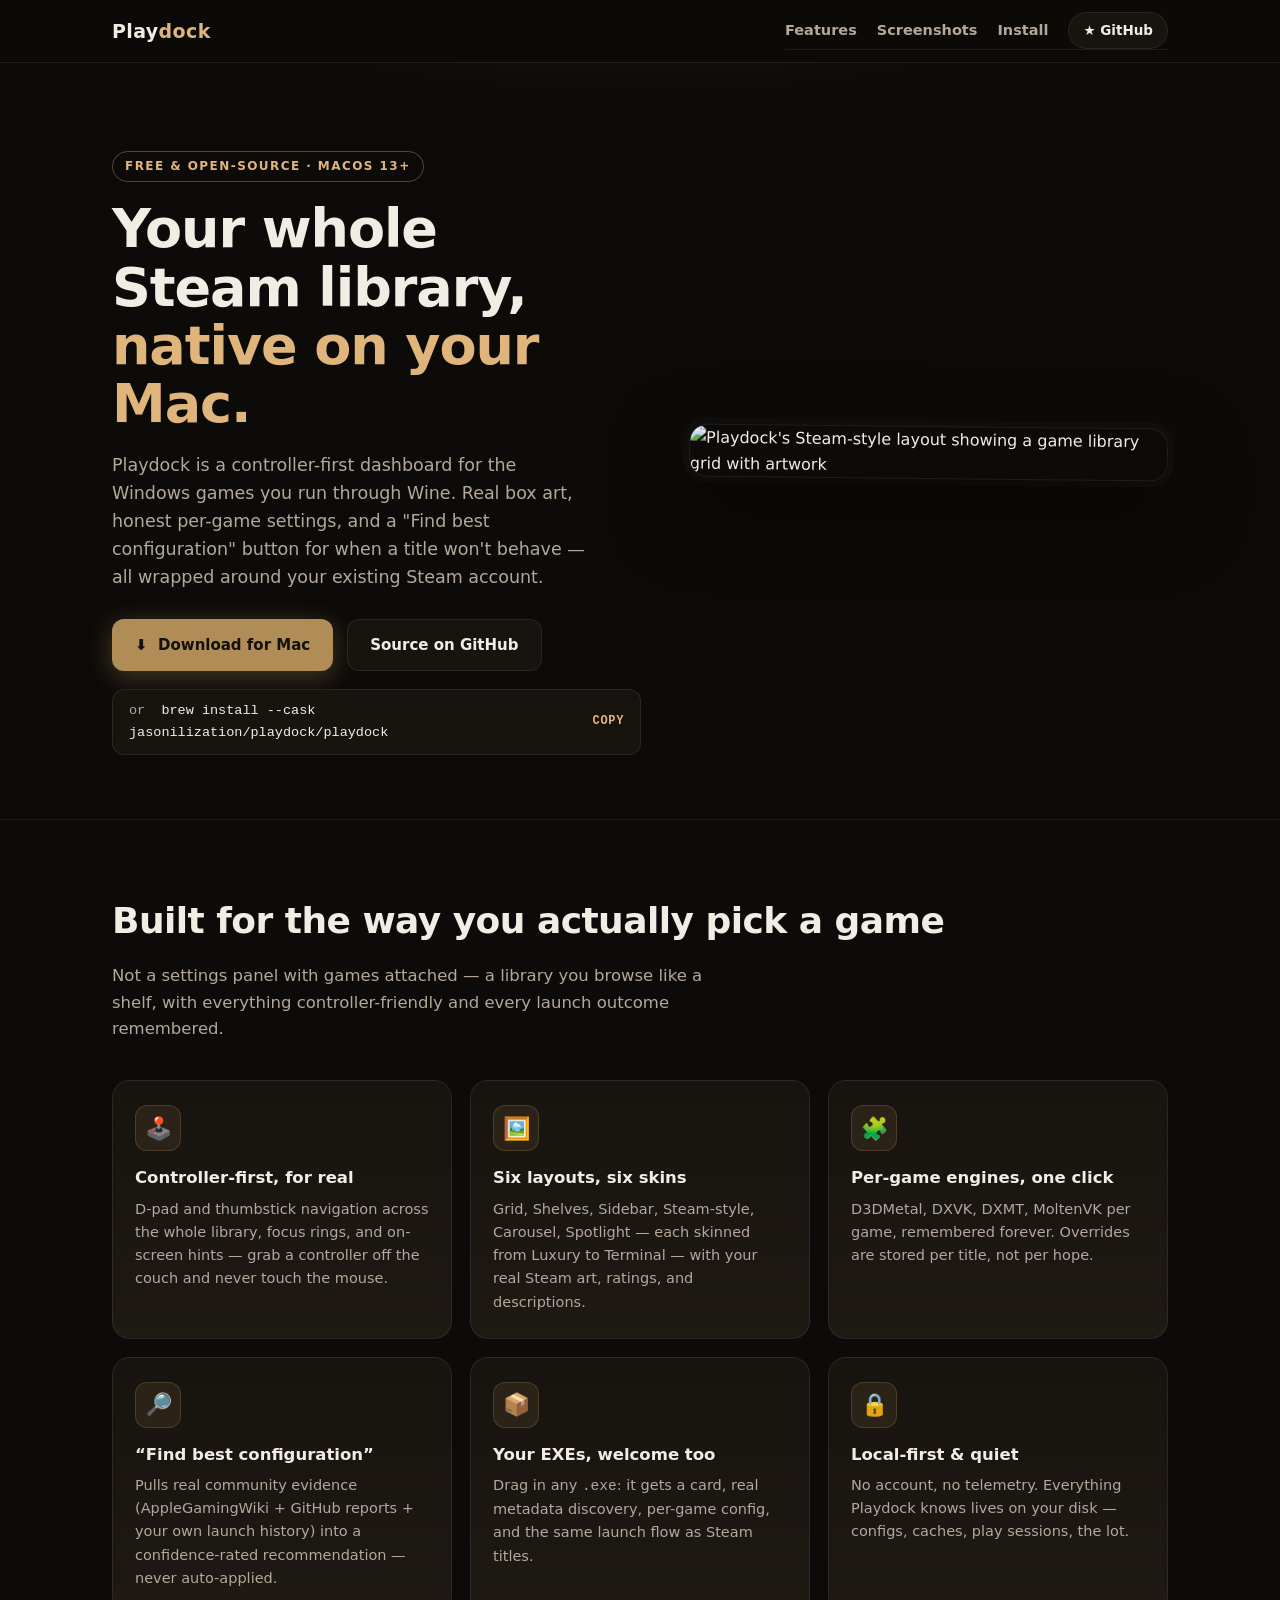
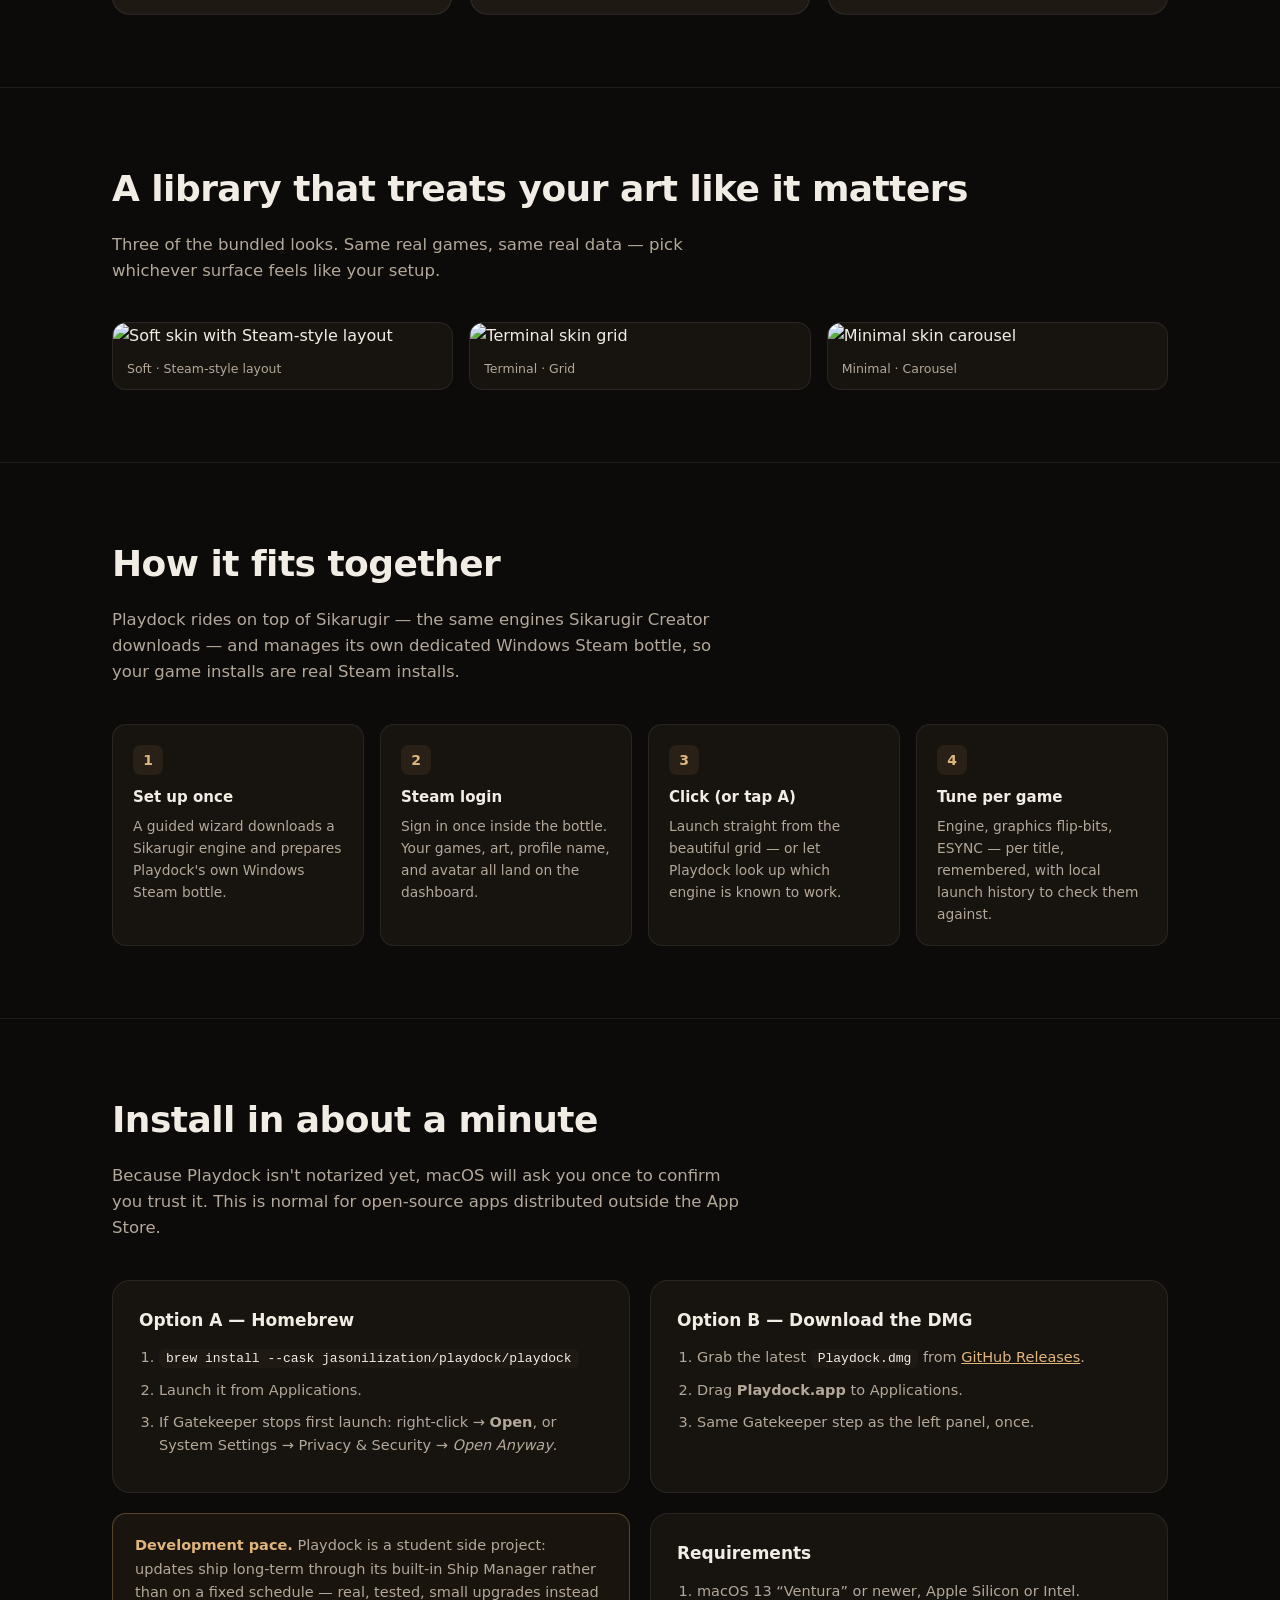
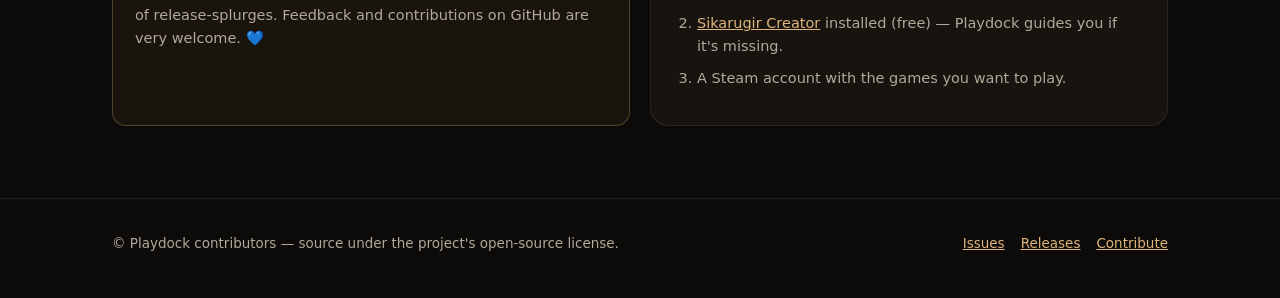
==== docs/index.html @ b4d81fc6 "Add GitHub Pages site: hero, features, screenshots, install guides docs/ becomes the public surface " ====
<!doctype html>
<html lang="en">
<head>
<meta charset="utf-8">
<meta name="viewport" content="width=device-width, initial-scale=1">
<title>Playdock — Your whole Steam library, native on your Mac</title>
<meta name="description" content="Playdock is a Mac dashboard for your Steam library on Wine: real box art, controller-first navigation, per-game engine settings, and compatibility lookup. Built on Sikarugir.">
<meta property="og:title" content="Playdock">
<meta property="og:description" content="Your whole Steam library, native on your Mac.">
<meta property="og:image" content="screenshots/soft-steam-style.png">
<link rel="icon" href="data:image/svg+xml,&lt;svg xmlns='http://www.w3.org/2000/svg' viewBox='0 0 100 100'&gt;&lt;text y='.9em' font-size='90'&gt;🎮&lt;/text&gt;&lt;/svg&gt;">
<style>
:root {
  --bg: #0d0b09;
  --panel: #17130f;
  --panel-2: #1e1913;
  --line: rgba(255, 255, 255, 0.08);
  --fg: #f2ede4;
  --dim: #b3a89a;
  --accent: #b08d57;
  --accent-2: #e0b57c;
  --ok: #4fd18b;
  --radius: 18px;
  color-scheme: dark;
}
* { box-sizing: border-box; margin: 0; }
html { scroll-behavior: smooth; }
body {
  background: var(--bg);
  color: var(--fg);
  font: 16px/1.6 -apple-system, BlinkMacSystemFont, "SF Pro Text", "Segoe UI", system-ui, sans-serif;
  -webkit-font-smoothing: antialiased;
}
a { color: var(--accent-2); }
.wrap { max-width: 1100px; margin: 0 auto; padding: 0 22px; }

/* ---------- nav ---------- */
nav {
  position: sticky; top: 0; z-index: 10;
  backdrop-filter: blur(12px);
  background: rgba(13, 11, 9, 0.75);
  border-bottom: 1px solid var(--line);
}
nav .wrap { display: flex; align-items: center; gap: 24px; height: 62px; }
.brand { font-weight: 800; font-size: 19px; letter-spacing: 0.02em; color: var(--fg); text-decoration: none; }
.brand em { color: var(--accent-2); font-style: normal; }
nav nav { display: flex; gap: 20px; margin-left: auto; align-items: center; }
nav a.nav-link { color: var(--dim); text-decoration: none; font-size: 14.5px; font-weight: 600; }
nav a.nav-link:hover { color: var(--fg); }
nav a.gh {
  border: 1px solid var(--line); padding: 7px 14px; border-radius: 999px;
  color: var(--fg); font-size: 13.5px; font-weight: 600; text-decoration: none;
  background: var(--panel);
}
nav a.gh:hover { border-color: var(--accent); }

/* ---------- hero ---------- */
.hero { padding: 88px 0 64px; position: relative; overflow: hidden; }
.hero::before {
  content: "";
  position: absolute; inset: -200px -100px auto;
  height: 560px;
  background: radial-gradient(60% 60% at 50% 0%, rgba(176, 141, 87, 0.16), transparent 70%);
  pointer-events: none;
}
.hero .wrap { position: relative; display: grid; grid-template-columns: 1.05fr 0.95fr; gap: 48px; align-items: center; }
.kicker {
  display: inline-block; font-size: 12px; font-weight: 700; letter-spacing: 0.12em;
  text-transform: uppercase; color: var(--accent-2);
  border: 1px solid rgba(224, 181, 124, 0.35); border-radius: 999px; padding: 5px 12px;
  margin-bottom: 18px;
}
h1 { font-size: clamp(34px, 5vw, 54px); line-height: 1.08; font-weight: 800; letter-spacing: -0.02em; }
h1 .accent { color: var(--accent-2); }
.sub { color: var(--dim); font-size: 17.5px; margin: 18px 0 28px; max-width: 480px; }
.cta-row { display: flex; gap: 14px; flex-wrap: wrap; align-items: center; }
.btn {
  display: inline-flex; align-items: center; gap: 9px;
  padding: 13px 22px; border-radius: 12px; font-weight: 700; font-size: 15px;
  text-decoration: none; border: 1px solid transparent; transition: transform 0.12s ease, box-shadow 0.12s ease;
}
.btn:hover { transform: translateY(-1px); }
.btn.primary { background: var(--accent); color: #14110b; box-shadow: 0 6px 24px rgba(176, 141, 87, 0.35); }
.btn.primary:hover { background: var(--accent-2); }
.btn.ghost { background: var(--panel); color: var(--fg); border-color: var(--line); }
.btn.ghost:hover { border-color: var(--accent); }
.brew {
  margin-top: 18px;
  display: inline-flex; align-items: center; gap: 12px;
  background: var(--panel); border: 1px solid var(--line); border-radius: 12px;
  padding: 10px 16px; font-family: "SF Mono", Menlo, monospace; font-size: 13.5px; color: var(--dim);
}
.brew code { color: var(--fg); }
.brew button {
  border: none; background: none; cursor: pointer; color: var(--accent-2);
  font: inherit; padding: 0; font-size: 12px; font-weight: 700; text-transform: uppercase; letter-spacing: 0.06em;
}
.hero-shot {
  border-radius: var(--radius);
  border: 1px solid var(--line);
  overflow: hidden;
  box-shadow: 0 30px 80px rgba(0, 0, 0, 0.55), 0 0 0 6px rgba(255, 255, 255, 0.02);
  transform: rotate(0.6deg);
}
.hero-shot img { display: block; width: 100%; }

/* ---------- sections ---------- */
section { padding: 72px 0; border-top: 1px solid var(--line); }
h2 { font-size: clamp(26px, 3.4vw, 36px); font-weight: 800; letter-spacing: -0.015em; margin-bottom: 14px; }
.section-sub { color: var(--dim); max-width: 640px; margin-bottom: 38px; font-size: 16.5px; }

.features { display: grid; grid-template-columns: repeat(3, 1fr); gap: 18px; }
.feature {
  background: linear-gradient(180deg, var(--panel), var(--panel-2));
  border: 1px solid var(--line); border-radius: var(--radius);
  padding: 24px 22px;
}
.feature .icon {
  font-size: 22px; width: 46px; height: 46px; display: grid; place-items: center;
  background: rgba(176, 141, 87, 0.12); border: 1px solid rgba(176, 141, 87, 0.25);
  border-radius: 12px; margin-bottom: 14px;
}
.feature h3 { font-size: 16.5px; margin-bottom: 6px; }
.feature p { color: var(--dim); font-size: 14.5px; }

/* screenshots strip */
.shot-row { display: grid; grid-template-columns: repeat(3, 1fr); gap: 16px; }
.shot-row figure { border: 1px solid var(--line); border-radius: 14px; overflow: hidden; background: var(--panel); }
.shot-row img { display: block; width: 100%; }
.shot-row figcaption { padding: 10px 14px; font-size: 12.5px; color: var(--dim); }

/* how it works */
.steps { display: grid; grid-template-columns: repeat(4, 1fr); gap: 16px; counter-reset: step; }
.step { background: var(--panel); border: 1px solid var(--line); border-radius: 14px; padding: 20px; position: relative; }
.step::before {
  counter-increment: step; content: counter(step);
  display: inline-grid; place-items: center;
  width: 30px; height: 30px; border-radius: 8px;
  background: rgba(176, 141, 87, 0.12); color: var(--accent-2);
  font-weight: 800; font-size: 14px; margin-bottom: 10px;
}
.step h3 { font-size: 15px; margin-bottom: 6px; }
.step p { color: var(--dim); font-size: 13.8px; }

/* install */
.install-grid { display: grid; grid-template-columns: 1fr 1fr; gap: 20px; }
.panel {
  background: var(--panel); border: 1px solid var(--line); border-radius: var(--radius); padding: 26px;
}
.panel h3 { font-size: 17px; margin-bottom: 12px; }
.panel ol { padding-left: 20px; color: var(--dim); font-size: 14.5px; }
.panel ol li { margin: 9px 0; }
.panel code { background: var(--panel-2); padding: 2px 7px; border-radius: 6px; font-size: 13px; color: var(--fg); }

.notice {
  border: 1px solid rgba(176, 141, 87, 0.4);
  background: rgba(176, 141, 87, 0.07);
  border-radius: 14px; padding: 20px 22px; color: var(--dim); font-size: 14.5px;
}
.notice strong { color: var(--accent-2); }

footer { border-top: 1px solid var(--line); padding: 34px 0 44px; color: var(--dim); font-size: 13.5px; }
footer .wrap { display: flex; gap: 18px; flex-wrap: wrap; align-items: center; }
footer .right { margin-left: auto; display: flex; gap: 16px; }

@media (max-width: 900px) {
  .hero .wrap { grid-template-columns: 1fr; }
  .features { grid-template-columns: 1fr 1fr; }
  .steps { grid-template-columns: 1fr 1fr; }
  .install-grid { grid-template-columns: 1fr; }
  .shot-row { grid-template-columns: 1fr; }
}
@media (max-width: 560px) {
  .features, .steps { grid-template-columns: 1fr; }
  nav .hide-sm { display: none; }
}
</style>
</head>
<body>

<nav>
  <div class="wrap">
    <a class="brand" href="#">Play<em>dock</em></a>
    <nav>
      <a class="nav-link hide-sm" href="#features">Features</a>
      <a class="nav-link hide-sm" href="#screenshots">Screenshots</a>
      <a class="nav-link hide-sm" href="#install">Install</a>
      <a class="gh" href="https://github.com/Jasonilization/Playdock">★ GitHub</a>
    </nav>
  </div>
</nav>

<header class="hero">
  <div class="wrap">
    <div>
      <span class="kicker">Free &amp; open-source · macOS 13+</span>
      <h1>Your whole Steam library, <span class="accent">native on your Mac.</span></h1>
      <p class="sub">
        Playdock is a controller-first dashboard for the Windows games you run through Wine.
        Real box art, honest per-game settings, and a "Find best configuration" button for when
        a title won't behave — all wrapped around your existing Steam account.
      </p>
      <div class="cta-row">
        <a class="btn primary" href="https://github.com/Jasonilization/Playdock/releases/latest">⬇&nbsp; Download for Mac</a>
        <a class="btn ghost" href="https://github.com/Jasonilization/Playdock">Source on GitHub</a>
      </div>
      <div class="brew">
        <span>or &nbsp;<code>brew install --cask jasonilization/playdock/playdock</code></span>
        <button onclick="navigator.clipboard && navigator.clipboard.writeText('brew install --cask jasonilization/playdock/playdock'); this.textContent='copied ✓';">copy</button>
      </div>
    </div>
    <div class="hero-shot">
      <img src="screenshots/soft-steam-style.png" alt="Playdock's Steam-style layout showing a game library grid with artwork" loading="eager">
    </div>
  </div>
</header>

<section id="features">
  <div class="wrap">
    <h2>Built for the way you actually pick a game</h2>
    <p class="section-sub">Not a settings panel with games attached — a library you browse like a shelf, with everything controller-friendly and every launch outcome remembered.</p>
    <div class="features">
      <div class="feature"><div class="icon">🕹️</div><h3>Controller-first, for real</h3>
        <p>D-pad and thumbstick navigation across the whole library, focus rings, and on-screen hints — grab a controller off the couch and never touch the mouse.</p></div>
      <div class="feature"><div class="icon">🖼️</div><h3>Six layouts, six skins</h3>
        <p>Grid, Shelves, Sidebar, Steam-style, Carousel, Spotlight — each skinned from Luxury to Terminal — with your real Steam art, ratings, and descriptions.</p></div>
      <div class="feature"><div class="icon">🧩</div><h3>Per-game engines, one click</h3>
        <p>D3DMetal, DXVK, DXMT, MoltenVK per game, remembered forever. Overrides are stored per title, not per hope.</p></div>
      <div class="feature"><div class="icon">🔎</div><h3>“Find best configuration”</h3>
        <p>Pulls real community evidence (AppleGamingWiki + GitHub reports + your own launch history) into a confidence-rated recommendation — never auto-applied.</p></div>
      <div class="feature"><div class="icon">📦</div><h3>Your EXEs, welcome too</h3>
        <p>Drag in any <code>.exe</code>: it gets a card, real metadata discovery, per-game config, and the same launch flow as Steam titles.</p></div>
      <div class="feature"><div class="icon">🔒</div><h3>Local-first &amp; quiet</h3>
        <p>No account, no telemetry. Everything Playdock knows lives on your disk — configs, caches, play sessions, the lot.</p></div>
    </div>
  </div>
</section>

<section id="screenshots">
  <div class="wrap">
    <h2>A library that treats your art like it matters</h2>
    <p class="section-sub">Three of the bundled looks. Same real games, same real data — pick whichever surface feels like your setup.</p>
    <div class="shot-row">
      <figure><img src="screenshots/soft-steam-style.png" alt="Soft skin with Steam-style layout" loading="lazy"><figcaption>Soft · Steam-style layout</figcaption></figure>
      <figure><img src="screenshots/terminal-grid.png" alt="Terminal skin grid" loading="lazy"><figcaption>Terminal · Grid</figcaption></figure>
      <figure><img src="screenshots/minimal-carousel.png" alt="Minimal skin carousel" loading="lazy"><figcaption>Minimal · Carousel</figcaption></figure>
    </div>
  </div>
</section>

<section id="how">
  <div class="wrap">
    <h2>How it fits together</h2>
    <p class="section-sub">Playdock rides on top of Sikarugir — the same engines Sikarugir Creator downloads — and manages its own dedicated Windows Steam bottle, so your game installs are real Steam installs.</p>
    <div class="steps">
      <div class="step"><h3>Set up once</h3><p>A guided wizard downloads a Sikarugir engine and prepares Playdock's own Windows Steam bottle.</p></div>
      <div class="step"><h3>Steam login</h3><p>Sign in once inside the bottle. Your games, art, profile name, and avatar all land on the dashboard.</p></div>
      <div class="step"><h3>Click (or tap A)</h3><p>Launch straight from the beautiful grid — or let Playdock look up which engine is known to work.</p></div>
      <div class="step"><h3>Tune per game</h3><p>Engine, graphics flip-bits, ESYNC — per title, remembered, with local launch history to check them against.</p></div>
    </div>
  </div>
</section>

<section id="install">
  <div class="wrap">
    <h2>Install in about a minute</h2>
    <p class="section-sub">Because Playdock isn't notarized yet, macOS will ask you once to confirm you trust it. This is normal for open-source apps distributed outside the App Store.</p>
    <div class="install-grid">
      <div class="panel">
        <h3>Option A — Homebrew</h3>
        <ol>
          <li><code>brew install --cask jasonilization/playdock/playdock</code></li>
          <li>Launch it from Applications.</li>
          <li>If Gatekeeper stops first launch: right-click → <strong>Open</strong>, or System Settings → Privacy &amp; Security → <em>Open Anyway</em>.</li>
        </ol>
      </div>
      <div class="panel">
        <h3>Option B — Download the DMG</h3>
        <ol>
          <li>Grab the latest <code>Playdock.dmg</code> from <a href="https://github.com/Jasonilization/Playdock/releases/latest">GitHub Releases</a>.</li>
          <li>Drag <strong>Playdock.app</strong> to Applications.</li>
          <li>Same Gatekeeper step as the left panel, once.</li>
        </ol>
      </div>
    </div>
    <div class="install-grid" style="margin-top:20px">
      <div class="notice">
        <strong>Development pace.</strong> Playdock is a student side project: updates ship long-term through its built-in Ship Manager rather than on a fixed schedule — real, tested, small upgrades instead of release-splurges. Feedback and contributions on GitHub are very welcome. 💙
      </div>
      <div class="panel">
        <h3>Requirements</h3>
        <ol>
          <li>macOS 13 “Ventura” or newer, Apple Silicon or Intel.</li>
          <li><a href="https://github.com/Sikarugir-App/Sikarugir">Sikarugir Creator</a> installed (free) — Playdock guides you if it's missing.</li>
          <li>A Steam account with the games you want to play.</li>
        </ol>
      </div>
    </div>
  </div>
</section>

<footer>
  <div class="wrap">
    <span>© Playdock contributors — source under the project's open-source license.</span>
    <div class="right">
      <a href="https://github.com/Jasonilization/Playdock/issues">Issues</a>
      <a href="https://github.com/Jasonilization/Playdock/releases">Releases</a>
      <a href="https://github.com/Jasonilization/Playdock/blob/main/CONTRIBUTING.md">Contribute</a>
    </div>
  </div>
</footer>

</body>
</html>
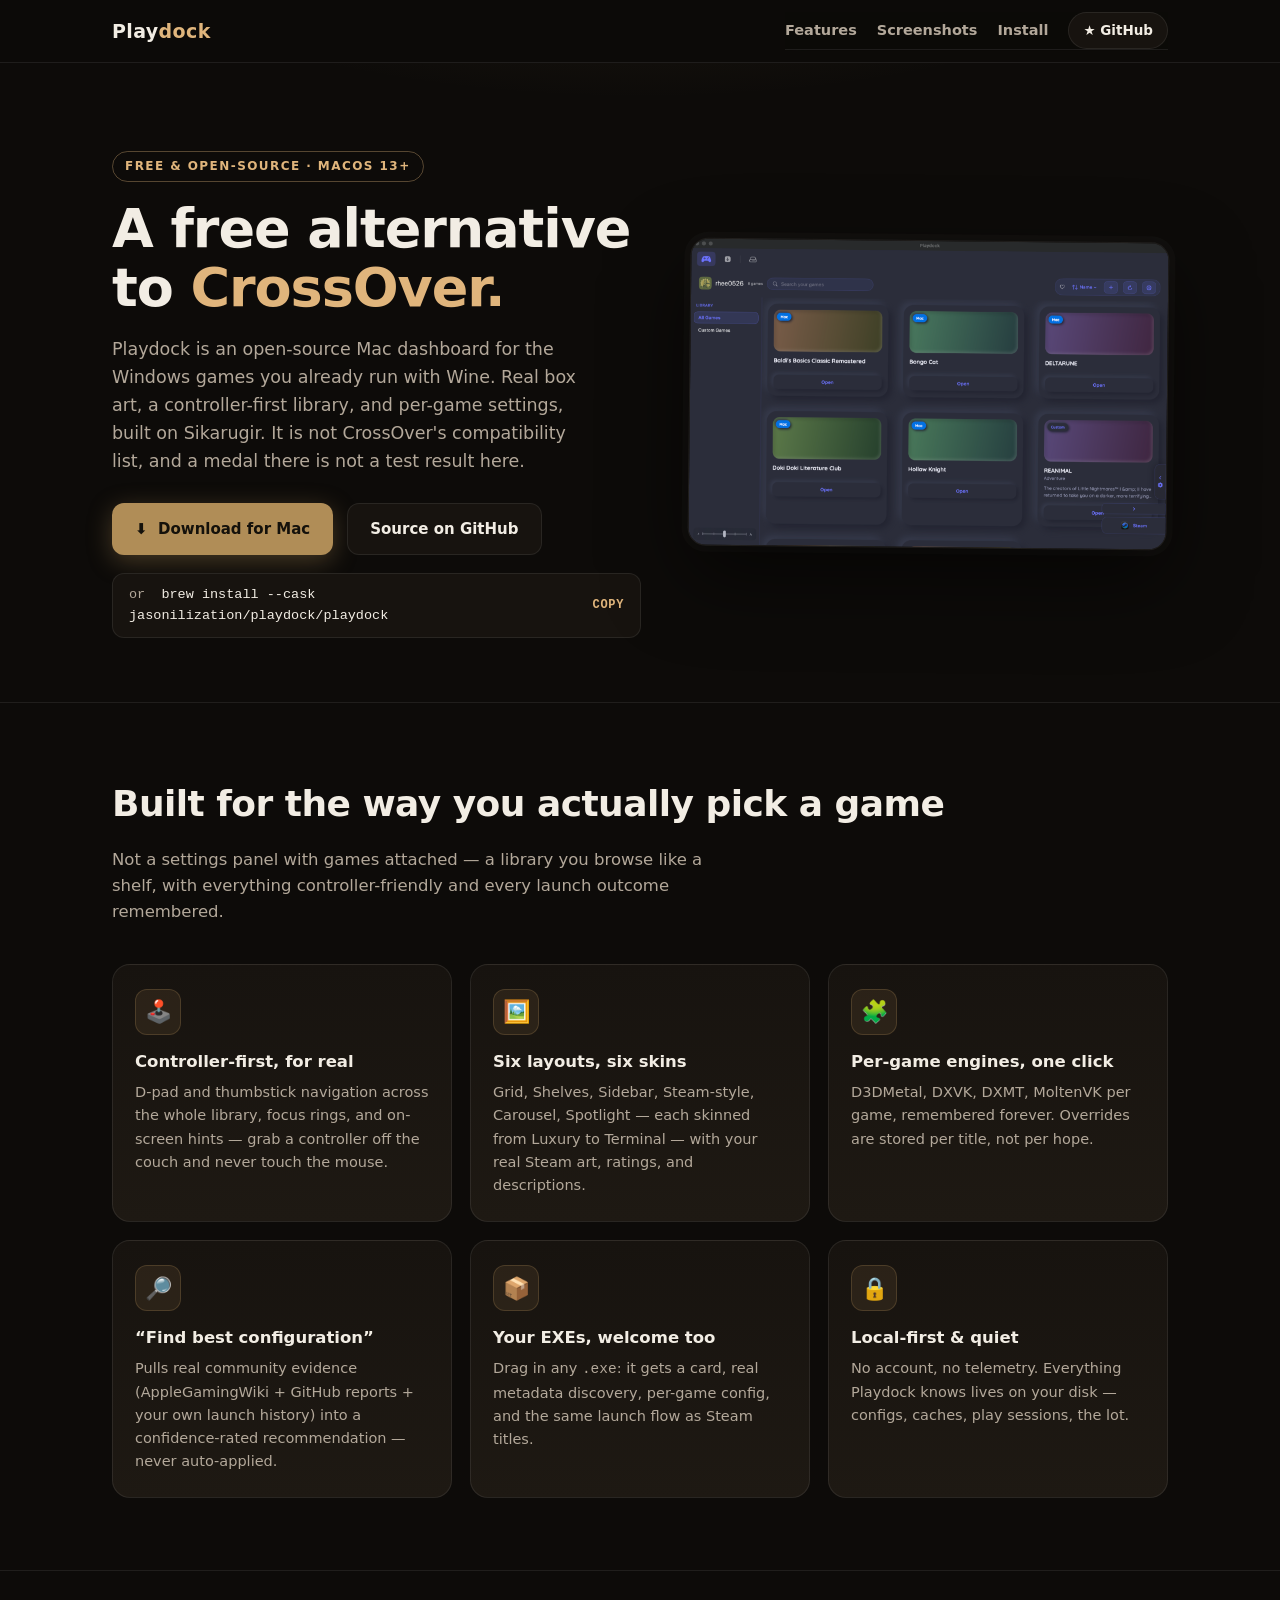
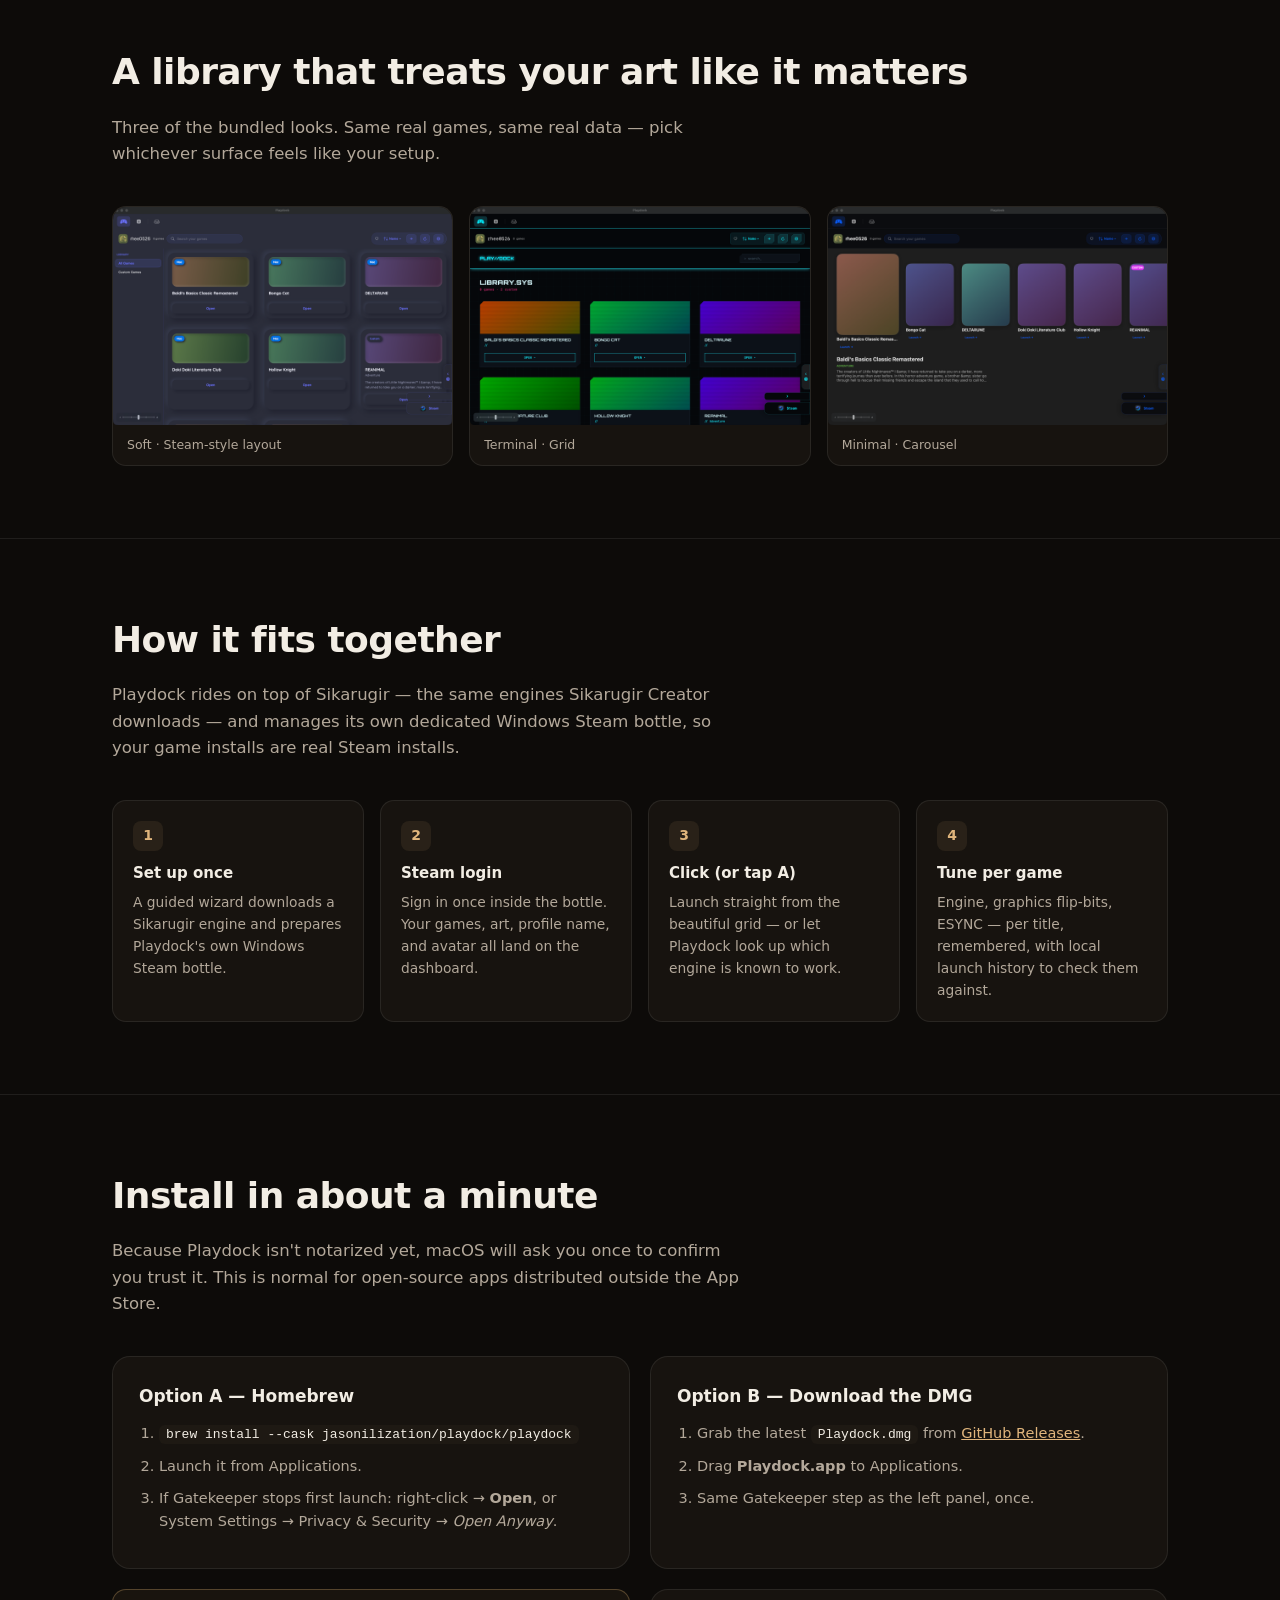
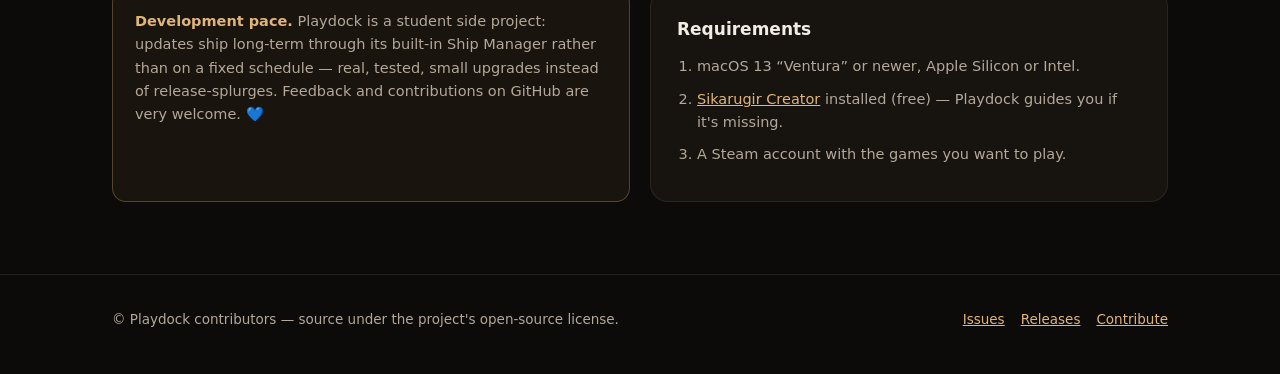
==== commit 81333b39: "Make Refresh reload store art, and lead with a free CrossOver alternative. The header refresh only r" ====
--- a/docs/index.html
+++ b/docs/index.html
@@ -3,10 +3,10 @@
 <head>
 <meta charset="utf-8">
 <meta name="viewport" content="width=device-width, initial-scale=1">
-<title>Playdock — Your whole Steam library, native on your Mac</title>
-<meta name="description" content="Playdock is a Mac dashboard for your Steam library on Wine: real box art, controller-first navigation, per-game engine settings, and compatibility lookup. Built on Sikarugir.">
-<meta property="og:title" content="Playdock">
-<meta property="og:description" content="Your whole Steam library, native on your Mac.">
+<title>Playdock — A free alternative to CrossOver</title>
+<meta name="description" content="Playdock is a free, open-source Mac dashboard for the Windows games you run with Wine. Built on Sikarugir. Not CrossOver's compatibility list.">
+<meta property="og:title" content="Playdock — a free alternative to CrossOver">
+<meta property="og:description" content="A free Mac dashboard for the Windows games you run with Wine. Built on Sikarugir.">
 <meta property="og:image" content="screenshots/soft-steam-style.png">
 <link rel="icon" href="data:image/svg+xml,&lt;svg xmlns='http://www.w3.org/2000/svg' viewBox='0 0 100 100'&gt;&lt;text y='.9em' font-size='90'&gt;🎮&lt;/text&gt;&lt;/svg&gt;">
 <style>
@@ -194,11 +194,11 @@
   <div class="wrap">
     <div>
       <span class="kicker">Free &amp; open-source · macOS 13+</span>
-      <h1>Your whole Steam library, <span class="accent">native on your Mac.</span></h1>
+      <h1>A free alternative to <span class="accent">CrossOver.</span></h1>
       <p class="sub">
-        Playdock is a controller-first dashboard for the Windows games you run through Wine.
-        Real box art, honest per-game settings, and a "Find best configuration" button for when
-        a title won't behave — all wrapped around your existing Steam account.
+        Playdock is an open-source Mac dashboard for the Windows games you already run with Wine.
+        Real box art, a controller-first library, and per-game settings, built on Sikarugir.
+        It is not CrossOver's compatibility list, and a medal there is not a test result here.
       </p>
       <div class="cta-row">
         <a class="btn primary" href="https://github.com/Jasonilization/Playdock/releases/latest">⬇&nbsp; Download for Mac</a>
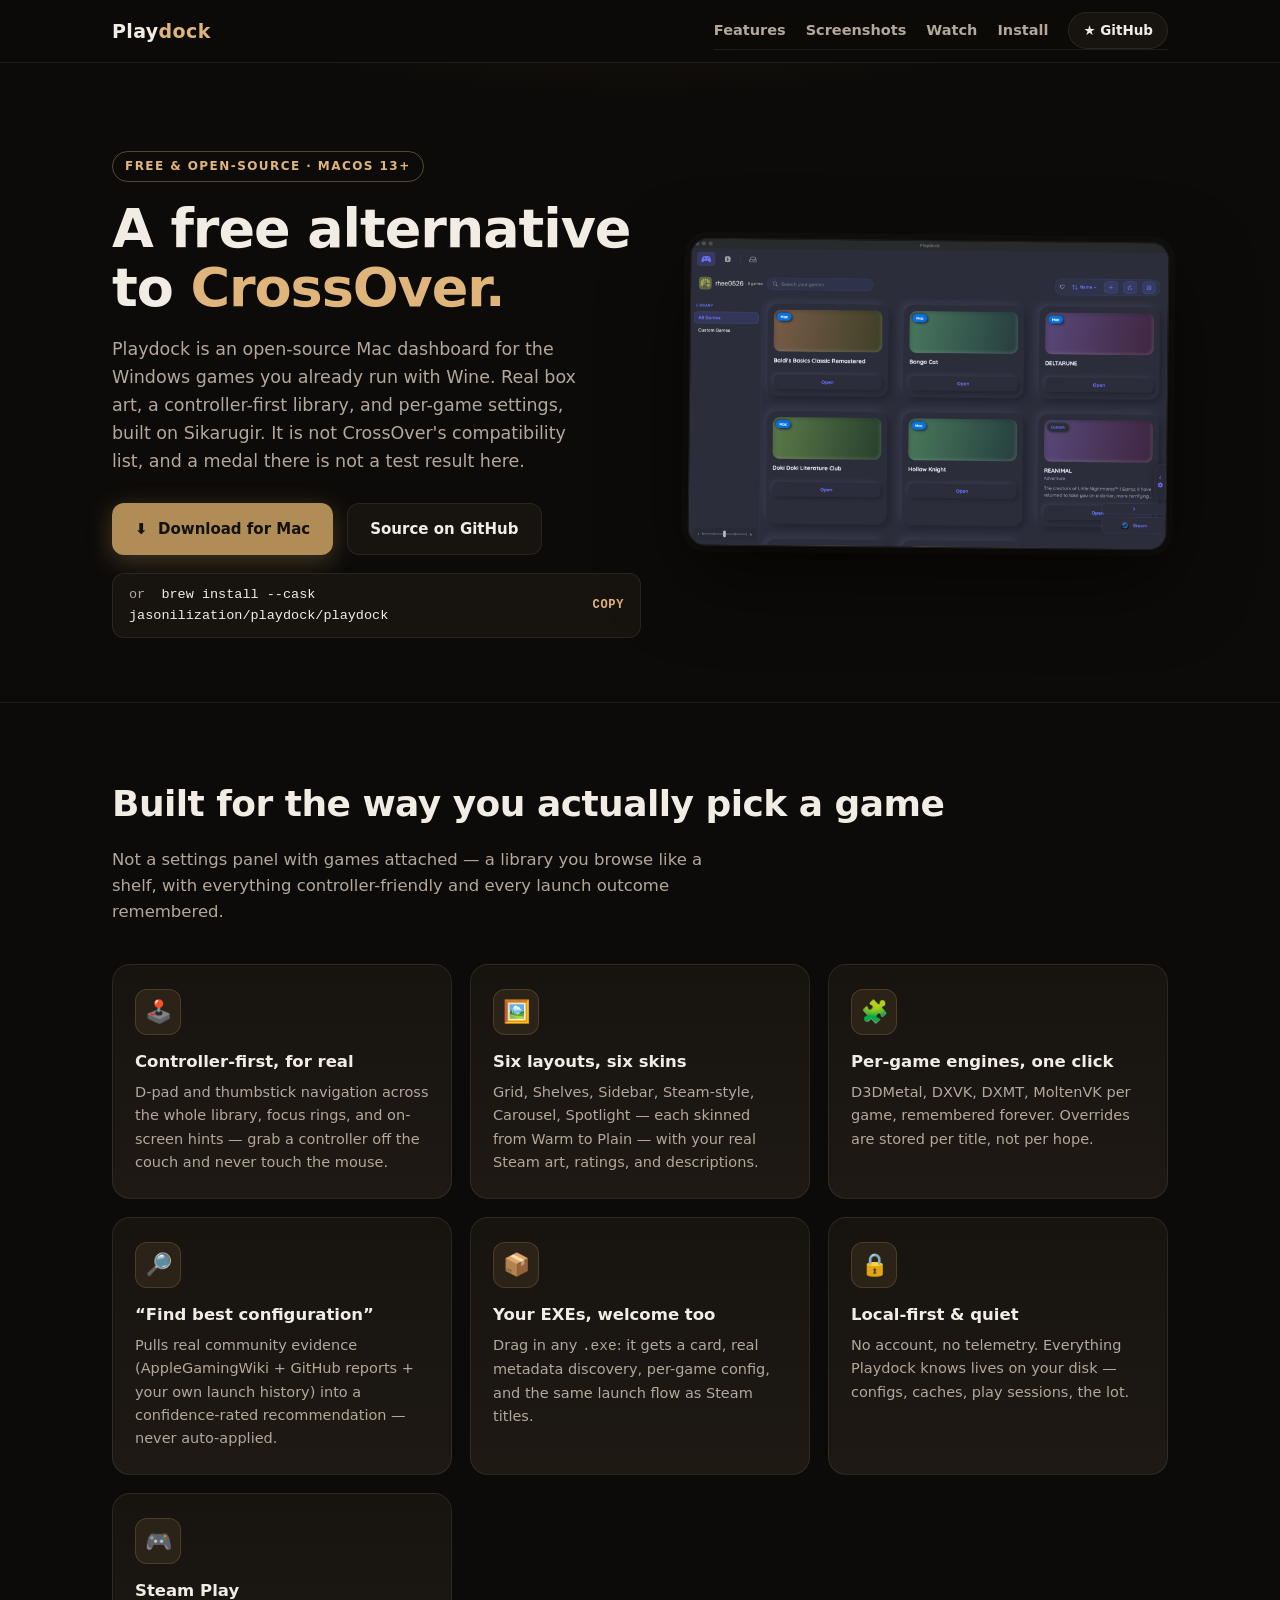
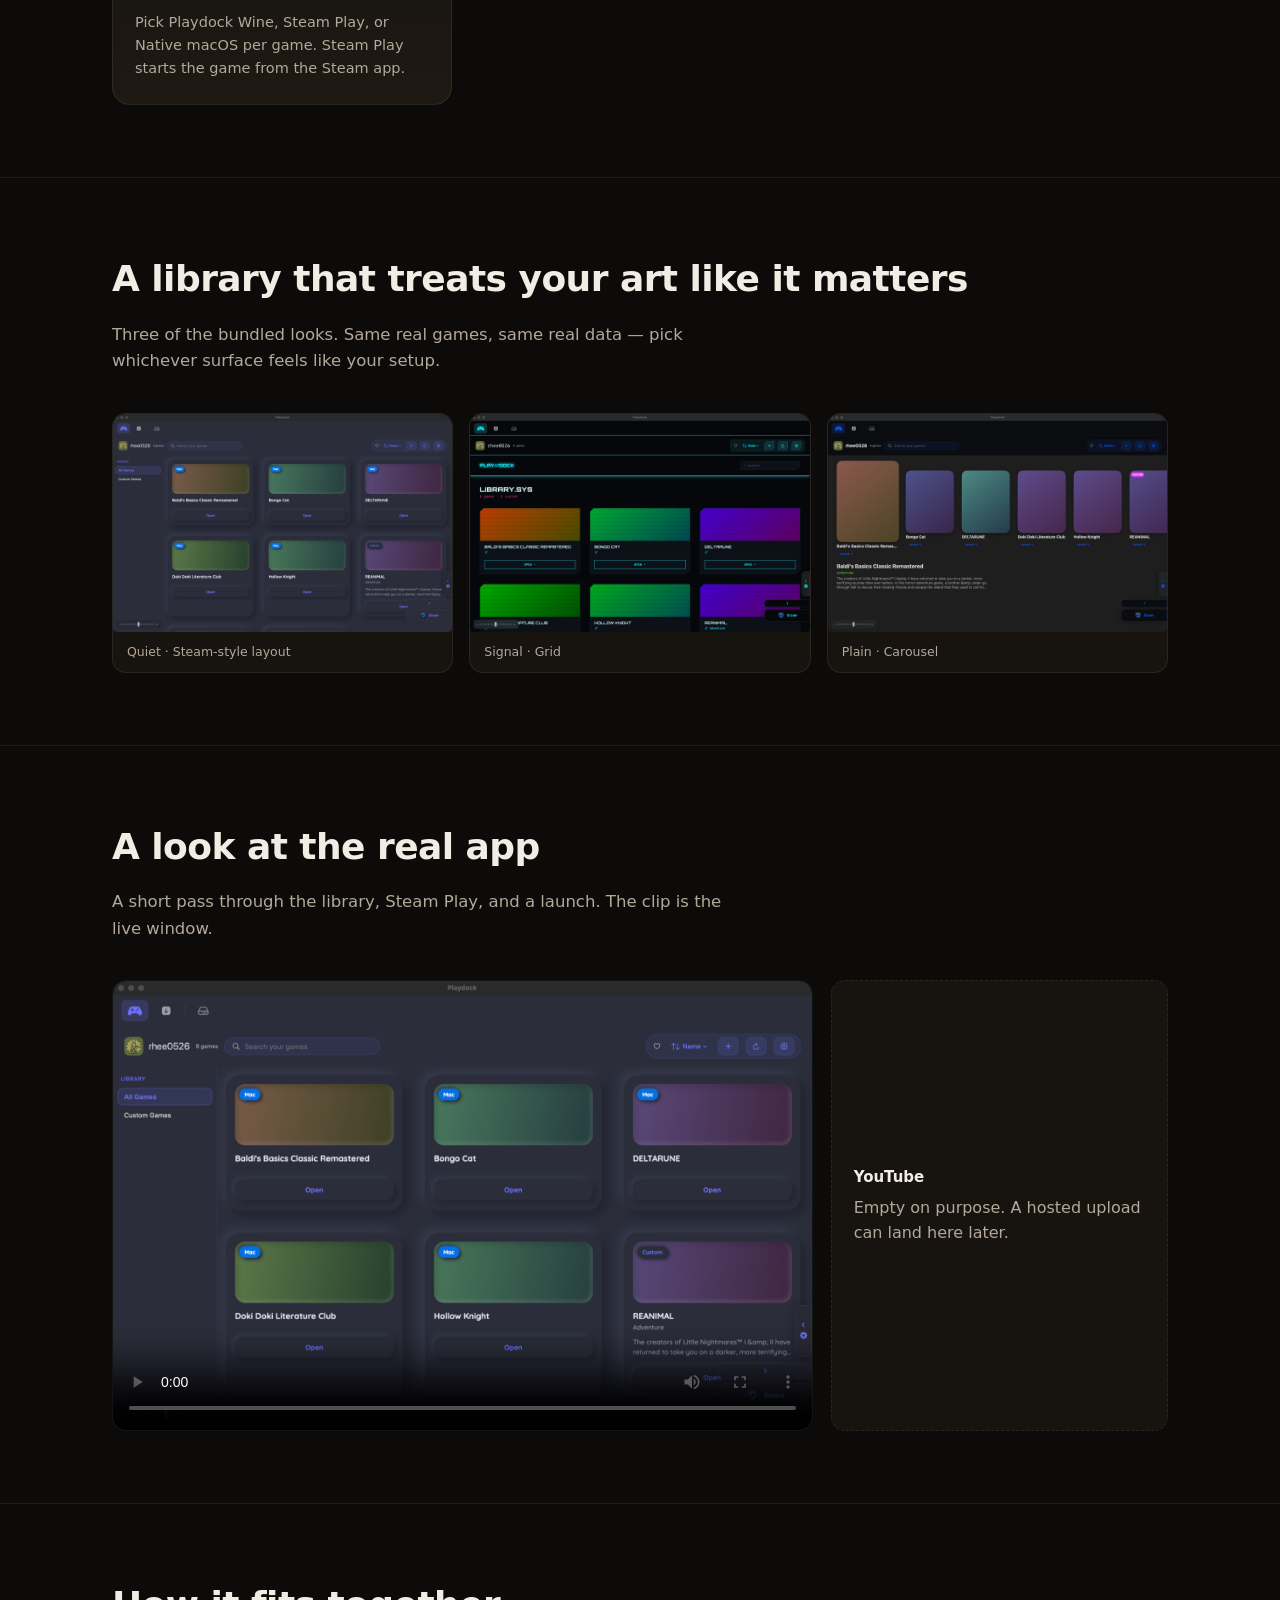
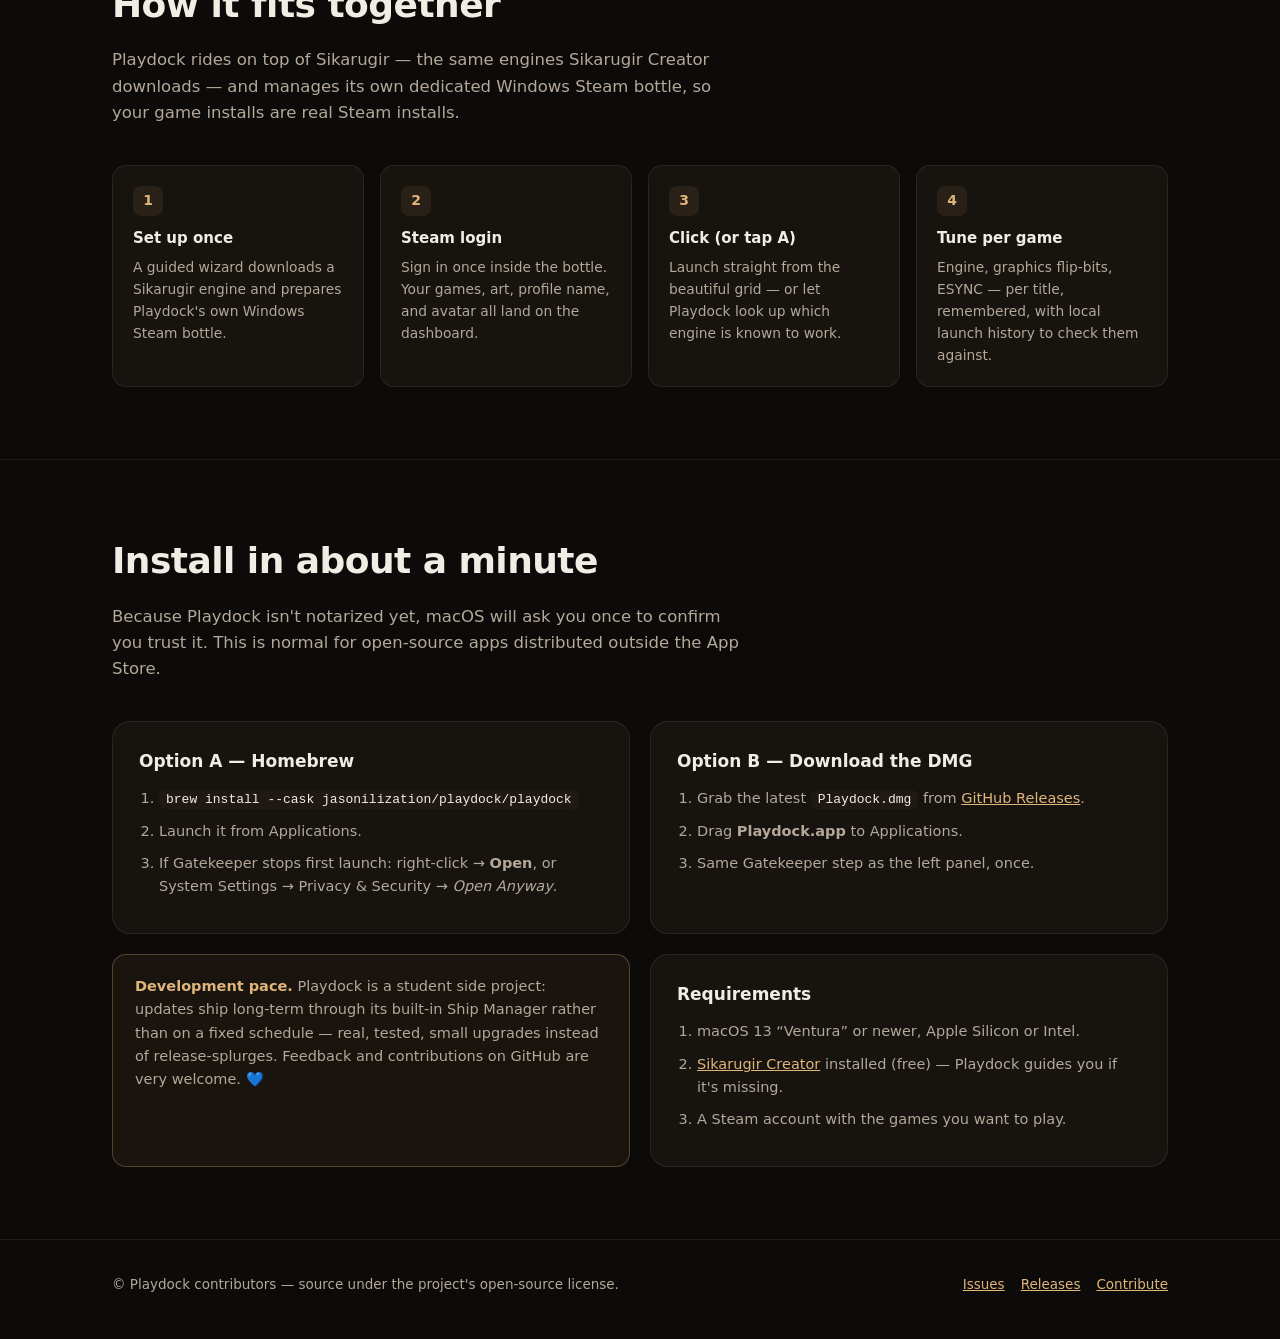
==== commit 4228fd8c: "Start Steam Play from the Mac Steam app, and keep Playdock Wine as its own path. Co-authored-by: Cur" ====
--- a/docs/index.html
+++ b/docs/index.html
@@ -129,6 +129,19 @@
 .shot-row img { display: block; width: 100%; }
 .shot-row figcaption { padding: 10px 14px; font-size: 12.5px; color: var(--dim); }
 
+.watch { display: grid; grid-template-columns: 1.35fr 0.65fr; gap: 18px; align-items: stretch; }
+.watch video {
+  width: 100%; display: block; background: #000;
+  border-radius: 14px; border: 1px solid var(--line);
+}
+.yt-slot {
+  border: 1px dashed var(--line); border-radius: 14px;
+  background: var(--panel); padding: 22px;
+  display: flex; flex-direction: column; justify-content: center; gap: 6px;
+  color: var(--dim); min-height: 180px;
+}
+.yt-slot strong { color: var(--fg); font-size: 15px; }
+
 /* how it works */
 .steps { display: grid; grid-template-columns: repeat(4, 1fr); gap: 16px; counter-reset: step; }
 .step { background: var(--panel); border: 1px solid var(--line); border-radius: 14px; padding: 20px; position: relative; }
@@ -169,6 +182,7 @@
   .steps { grid-template-columns: 1fr 1fr; }
   .install-grid { grid-template-columns: 1fr; }
   .shot-row { grid-template-columns: 1fr; }
+  .watch { grid-template-columns: 1fr; }
 }
 @media (max-width: 560px) {
   .features, .steps { grid-template-columns: 1fr; }
@@ -184,6 +198,7 @@
     <nav>
       <a class="nav-link hide-sm" href="#features">Features</a>
       <a class="nav-link hide-sm" href="#screenshots">Screenshots</a>
+      <a class="nav-link hide-sm" href="#watch">Watch</a>
       <a class="nav-link hide-sm" href="#install">Install</a>
       <a class="gh" href="https://github.com/Jasonilization/Playdock">★ GitHub</a>
     </nav>
@@ -223,7 +238,7 @@
       <div class="feature"><div class="icon">🕹️</div><h3>Controller-first, for real</h3>
         <p>D-pad and thumbstick navigation across the whole library, focus rings, and on-screen hints — grab a controller off the couch and never touch the mouse.</p></div>
       <div class="feature"><div class="icon">🖼️</div><h3>Six layouts, six skins</h3>
-        <p>Grid, Shelves, Sidebar, Steam-style, Carousel, Spotlight — each skinned from Luxury to Terminal — with your real Steam art, ratings, and descriptions.</p></div>
+        <p>Grid, Shelves, Sidebar, Steam-style, Carousel, Spotlight — each skinned from Warm to Plain — with your real Steam art, ratings, and descriptions.</p></div>
       <div class="feature"><div class="icon">🧩</div><h3>Per-game engines, one click</h3>
         <p>D3DMetal, DXVK, DXMT, MoltenVK per game, remembered forever. Overrides are stored per title, not per hope.</p></div>
       <div class="feature"><div class="icon">🔎</div><h3>“Find best configuration”</h3>
@@ -232,6 +247,8 @@
         <p>Drag in any <code>.exe</code>: it gets a card, real metadata discovery, per-game config, and the same launch flow as Steam titles.</p></div>
       <div class="feature"><div class="icon">🔒</div><h3>Local-first &amp; quiet</h3>
         <p>No account, no telemetry. Everything Playdock knows lives on your disk — configs, caches, play sessions, the lot.</p></div>
+      <div class="feature"><div class="icon">🎮</div><h3>Steam Play</h3>
+        <p>Pick Playdock Wine, Steam Play, or Native macOS per game. Steam Play starts the game from the Steam app.</p></div>
     </div>
   </div>
 </section>
@@ -241,9 +258,23 @@
     <h2>A library that treats your art like it matters</h2>
     <p class="section-sub">Three of the bundled looks. Same real games, same real data — pick whichever surface feels like your setup.</p>
     <div class="shot-row">
-      <figure><img src="screenshots/soft-steam-style.png" alt="Soft skin with Steam-style layout" loading="lazy"><figcaption>Soft · Steam-style layout</figcaption></figure>
-      <figure><img src="screenshots/terminal-grid.png" alt="Terminal skin grid" loading="lazy"><figcaption>Terminal · Grid</figcaption></figure>
-      <figure><img src="screenshots/minimal-carousel.png" alt="Minimal skin carousel" loading="lazy"><figcaption>Minimal · Carousel</figcaption></figure>
+      <figure><img src="screenshots/soft-steam-style.png" alt="Quiet skin with Steam-style layout" loading="lazy"><figcaption>Quiet · Steam-style layout</figcaption></figure>
+      <figure><img src="screenshots/terminal-grid.png" alt="Signal skin grid" loading="lazy"><figcaption>Signal · Grid</figcaption></figure>
+      <figure><img src="screenshots/minimal-carousel.png" alt="Plain skin carousel" loading="lazy"><figcaption>Plain · Carousel</figcaption></figure>
+    </div>
+  </div>
+</section>
+
+<section id="watch">
+  <div class="wrap">
+    <h2>A look at the real app</h2>
+    <p class="section-sub">A short pass through the library, Steam Play, and a launch. The clip is the live window.</p>
+    <div class="watch">
+      <video controls playsinline poster="screenshots/soft-steam-style.png" src="playdock-pass.mp4"></video>
+      <div class="yt-slot">
+        <strong>YouTube</strong>
+        <p>Empty on purpose. A hosted upload can land here later.</p>
+      </div>
     </div>
   </div>
 </section>
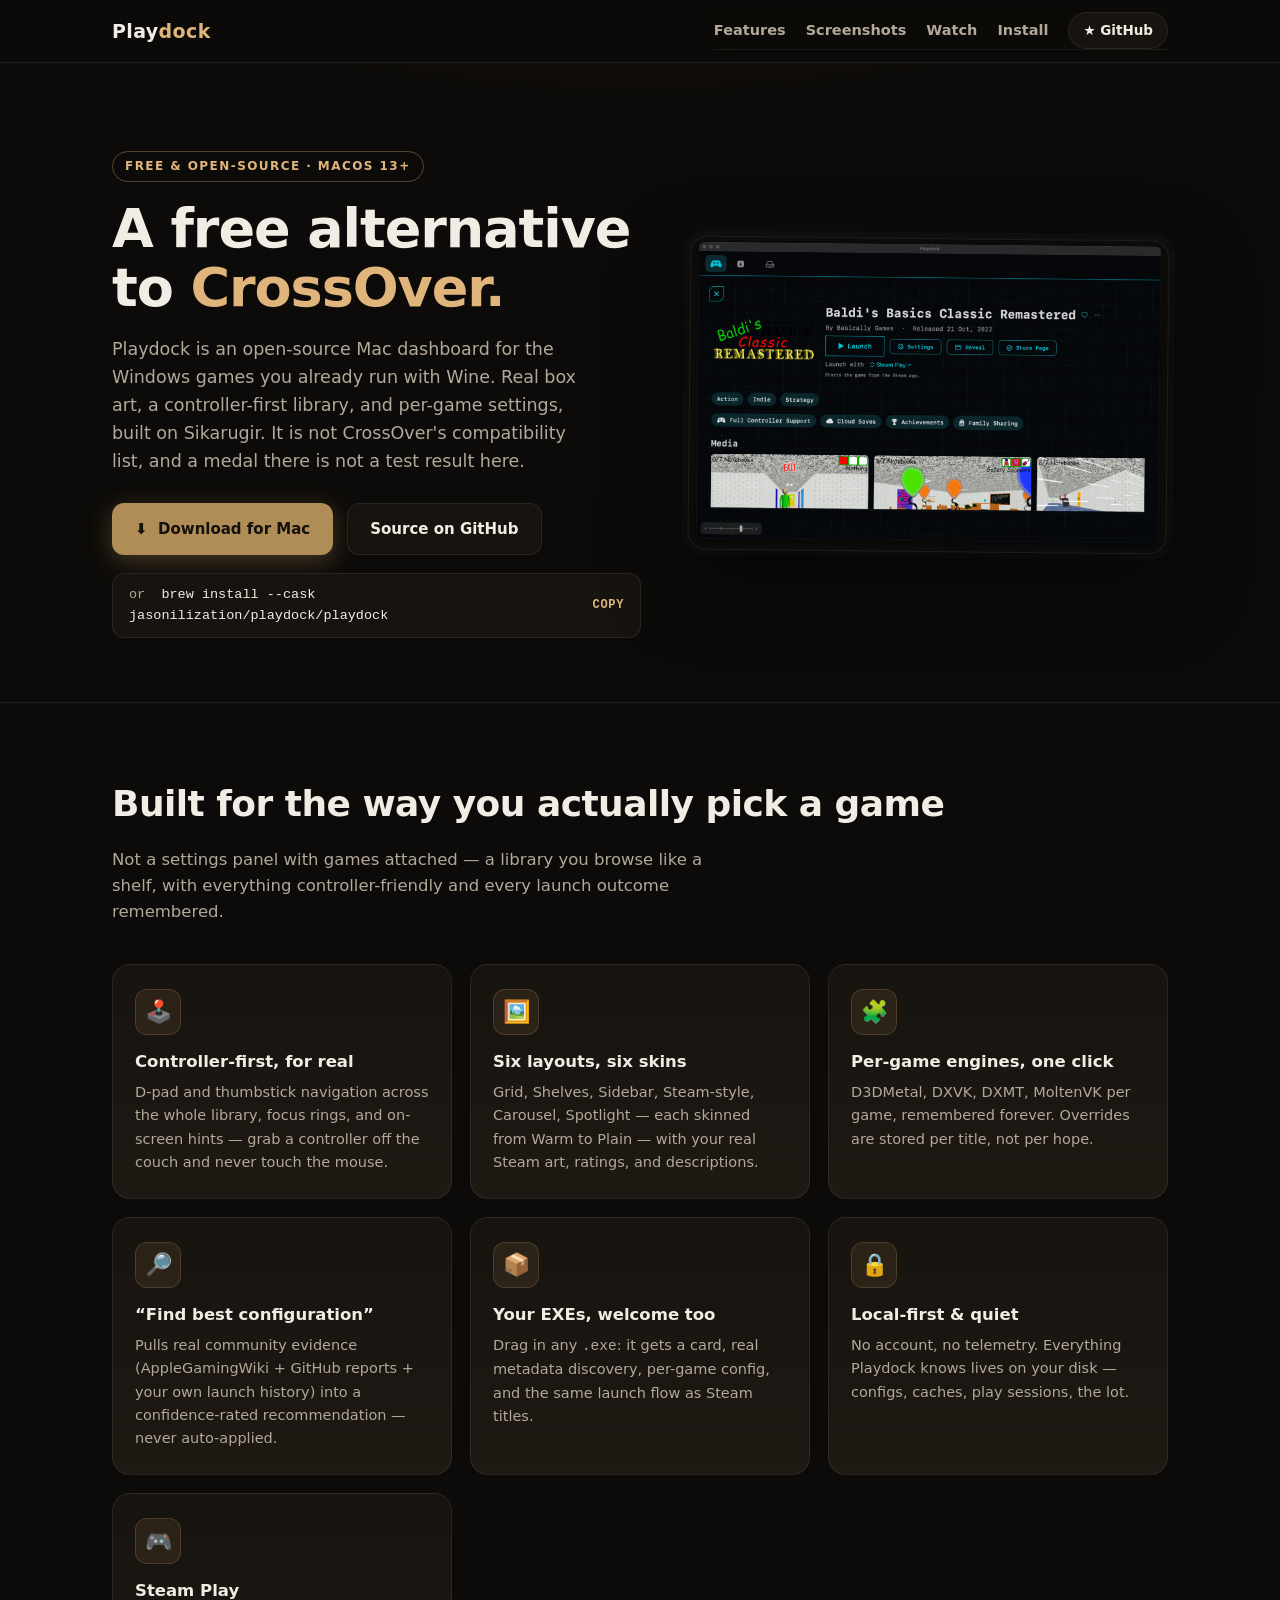
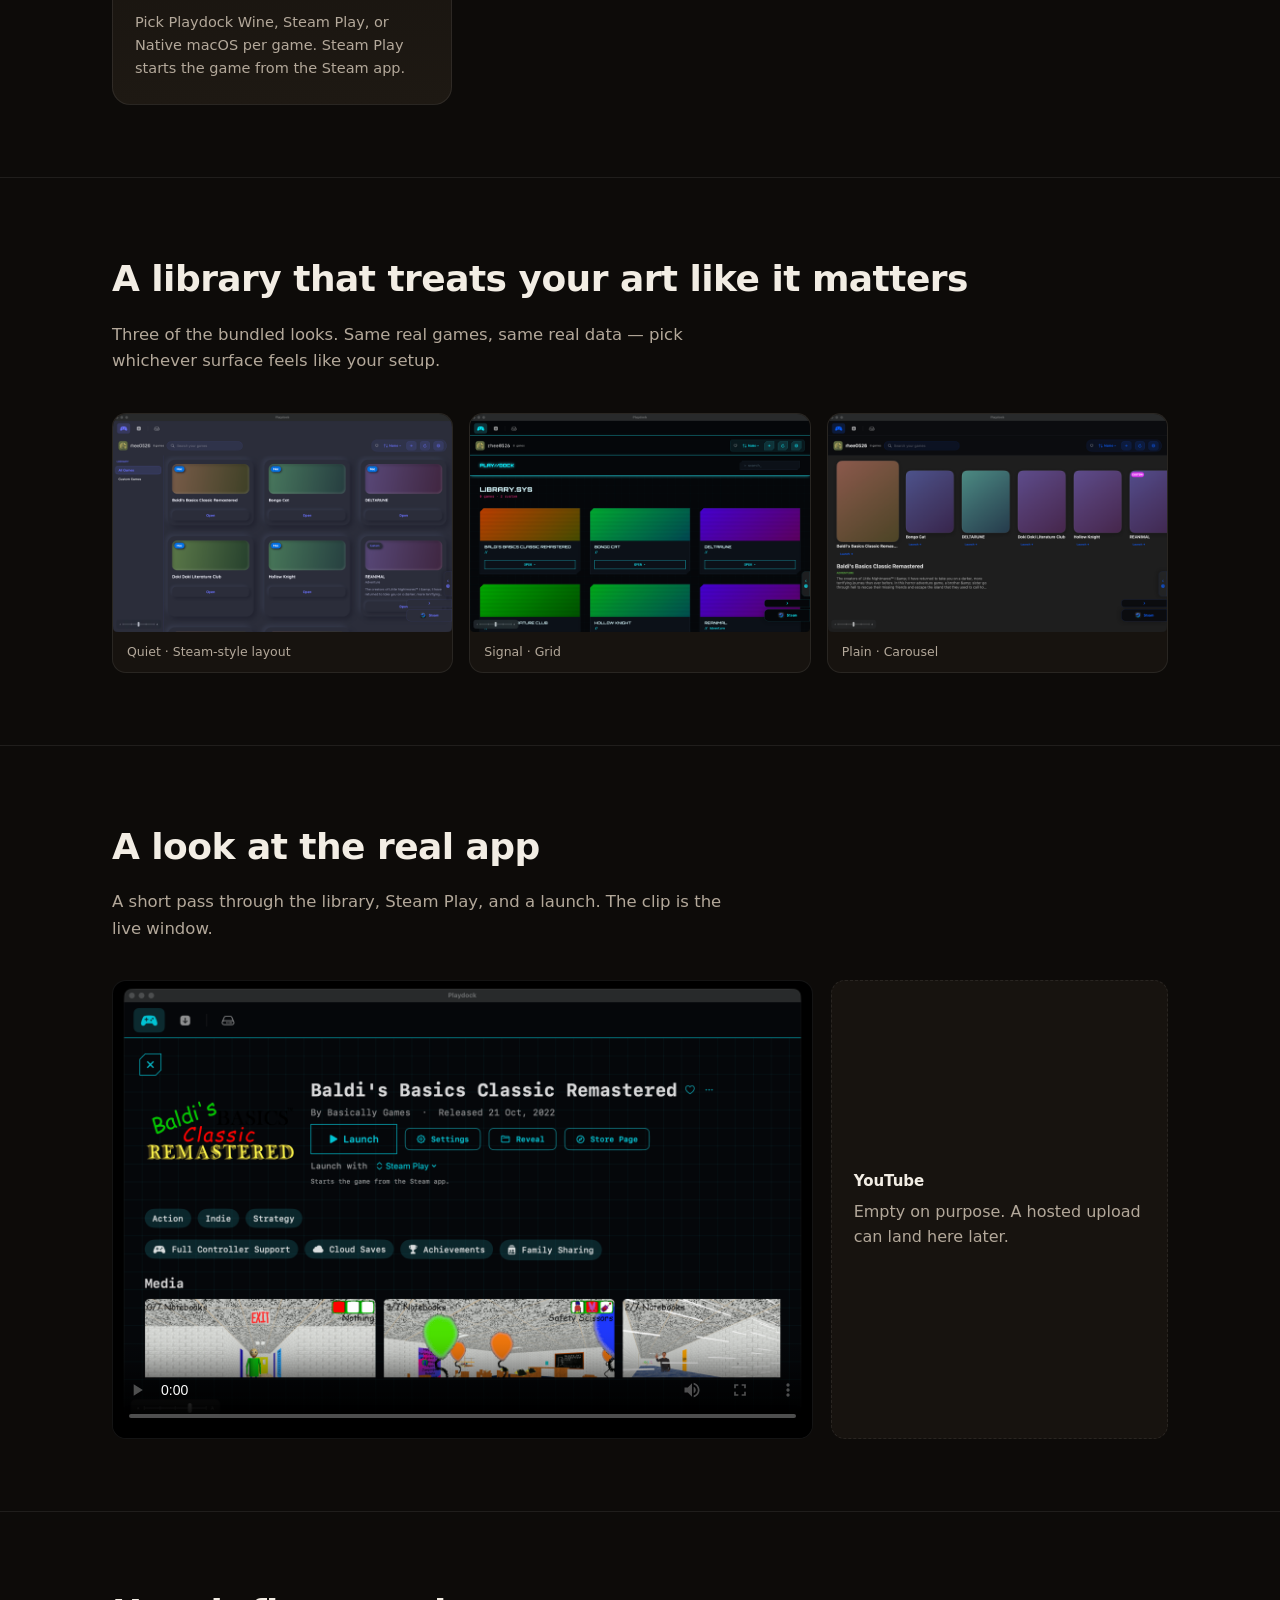
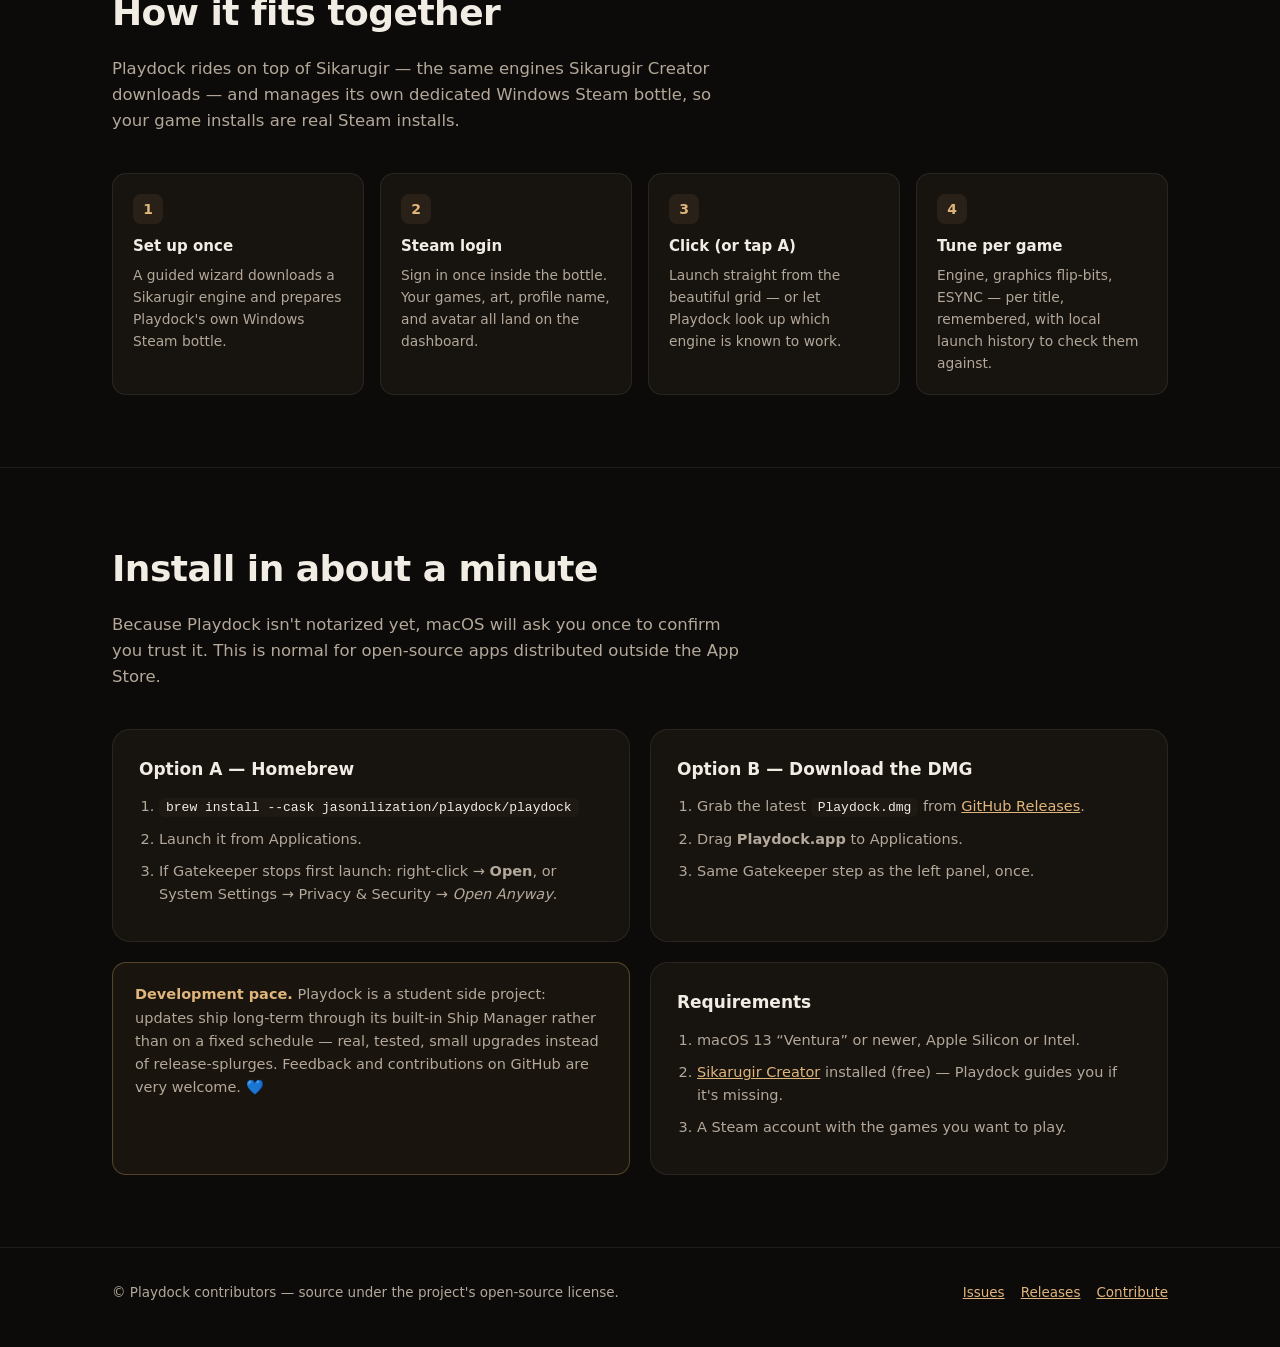
==== commit 3adf1efa: "Add a real-app pass that shows Steam Play starting a game from Steam. Co-authored-by: Cursor <cursor" ====
--- a/docs/index.html
+++ b/docs/index.html
@@ -7,7 +7,7 @@
 <meta name="description" content="Playdock is a free, open-source Mac dashboard for the Windows games you run with Wine. Built on Sikarugir. Not CrossOver's compatibility list.">
 <meta property="og:title" content="Playdock — a free alternative to CrossOver">
 <meta property="og:description" content="A free Mac dashboard for the Windows games you run with Wine. Built on Sikarugir.">
-<meta property="og:image" content="screenshots/soft-steam-style.png">
+<meta property="og:image" content="screenshots/steam-play.png">
 <link rel="icon" href="data:image/svg+xml,&lt;svg xmlns='http://www.w3.org/2000/svg' viewBox='0 0 100 100'&gt;&lt;text y='.9em' font-size='90'&gt;🎮&lt;/text&gt;&lt;/svg&gt;">
 <style>
 :root {
@@ -225,7 +225,7 @@
       </div>
     </div>
     <div class="hero-shot">
-      <img src="screenshots/soft-steam-style.png" alt="Playdock's Steam-style layout showing a game library grid with artwork" loading="eager">
+      <img src="screenshots/steam-play.png" alt="Playdock game page with Steam Play selected, starting the game from the Steam app" loading="eager">
     </div>
   </div>
 </header>
@@ -270,7 +270,7 @@
     <h2>A look at the real app</h2>
     <p class="section-sub">A short pass through the library, Steam Play, and a launch. The clip is the live window.</p>
     <div class="watch">
-      <video controls playsinline poster="screenshots/soft-steam-style.png" src="playdock-pass.mp4"></video>
+      <video controls playsinline poster="screenshots/steam-play.png" src="playdock-pass.mp4"></video>
       <div class="yt-slot">
         <strong>YouTube</strong>
         <p>Empty on purpose. A hosted upload can land here later.</p>
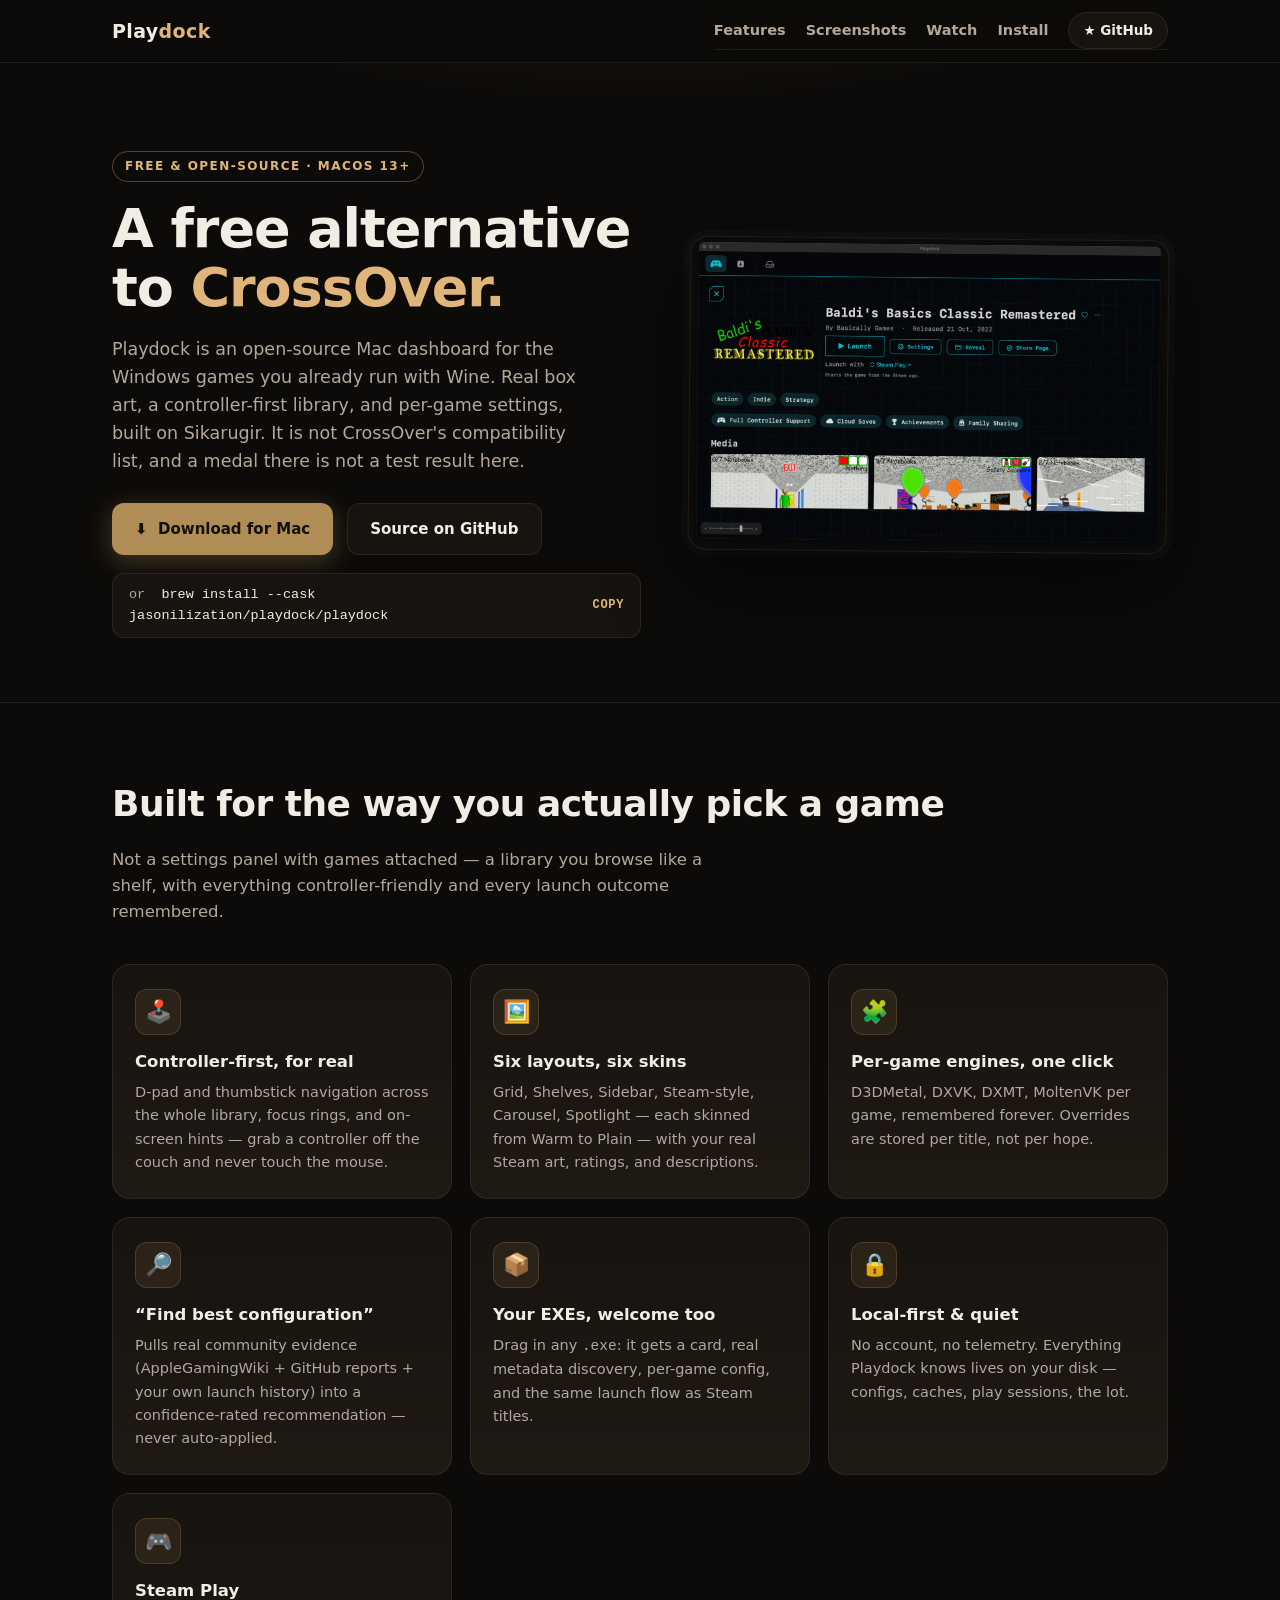
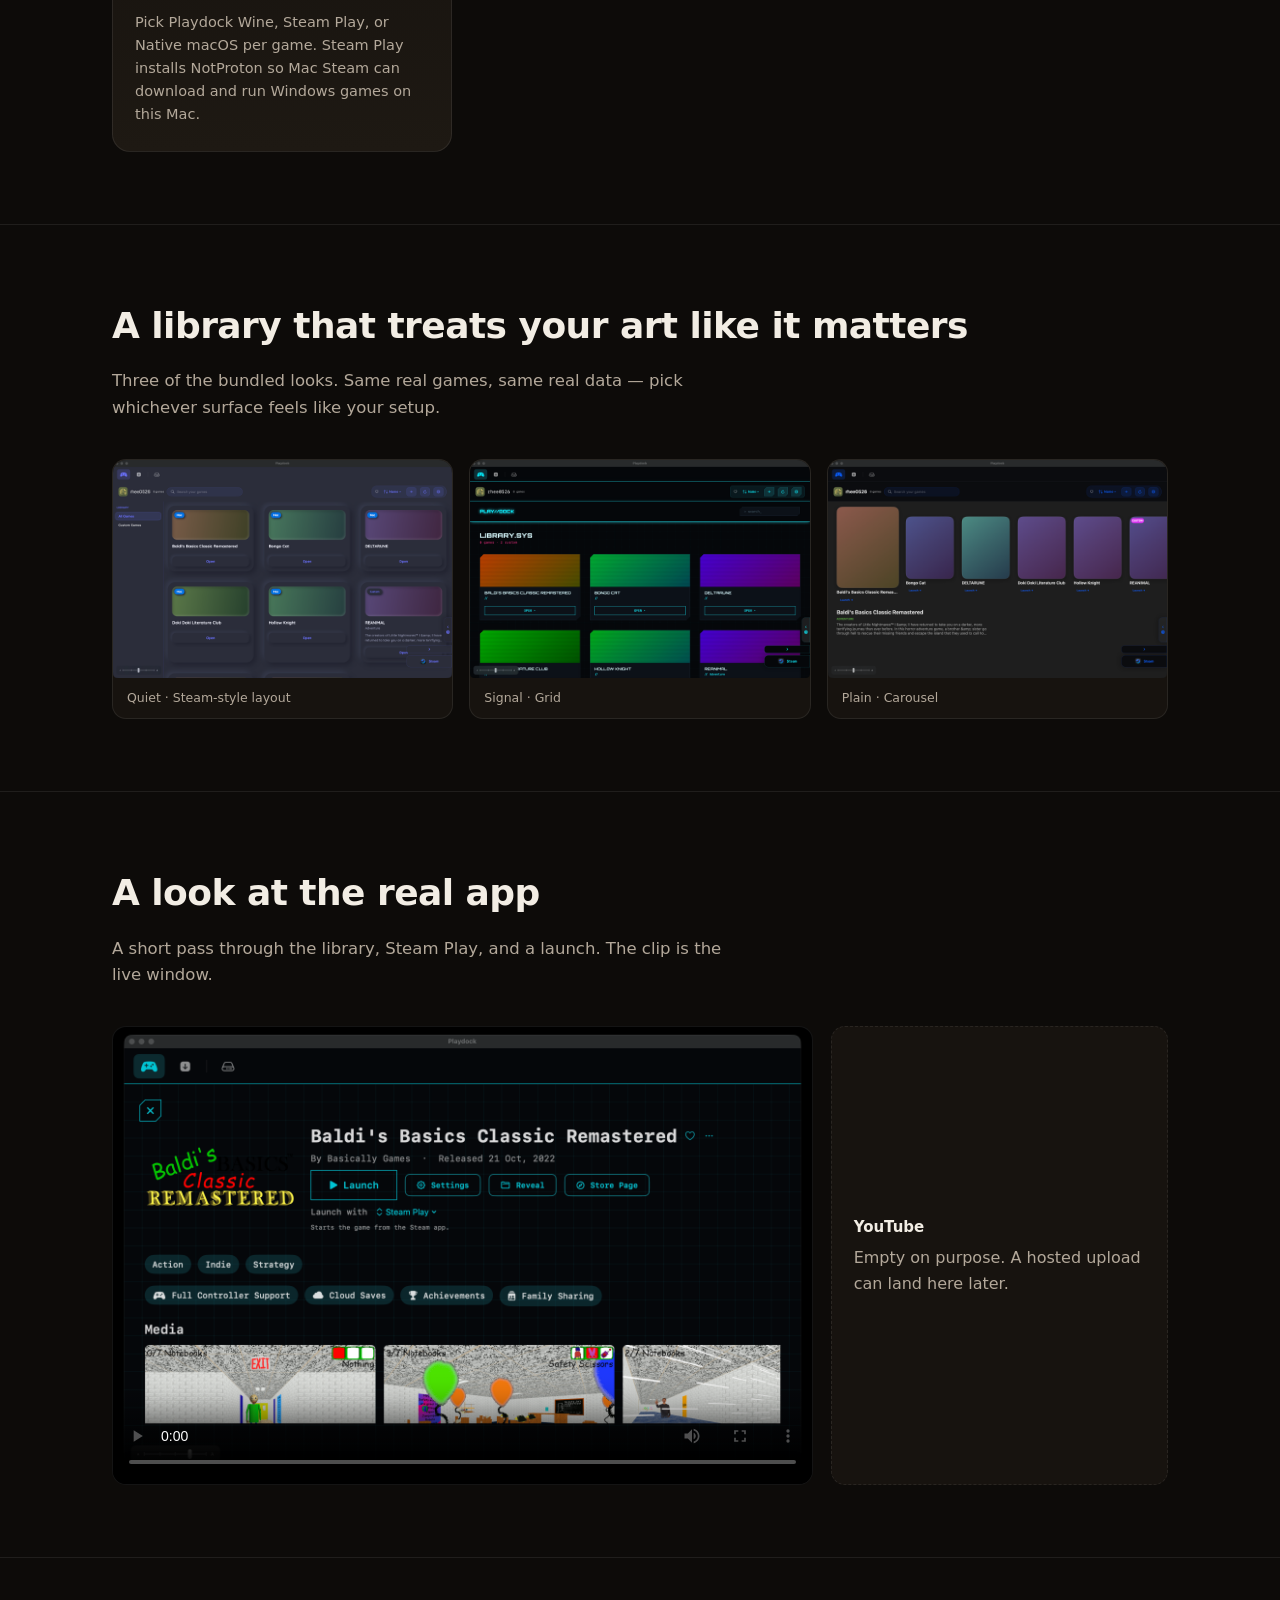
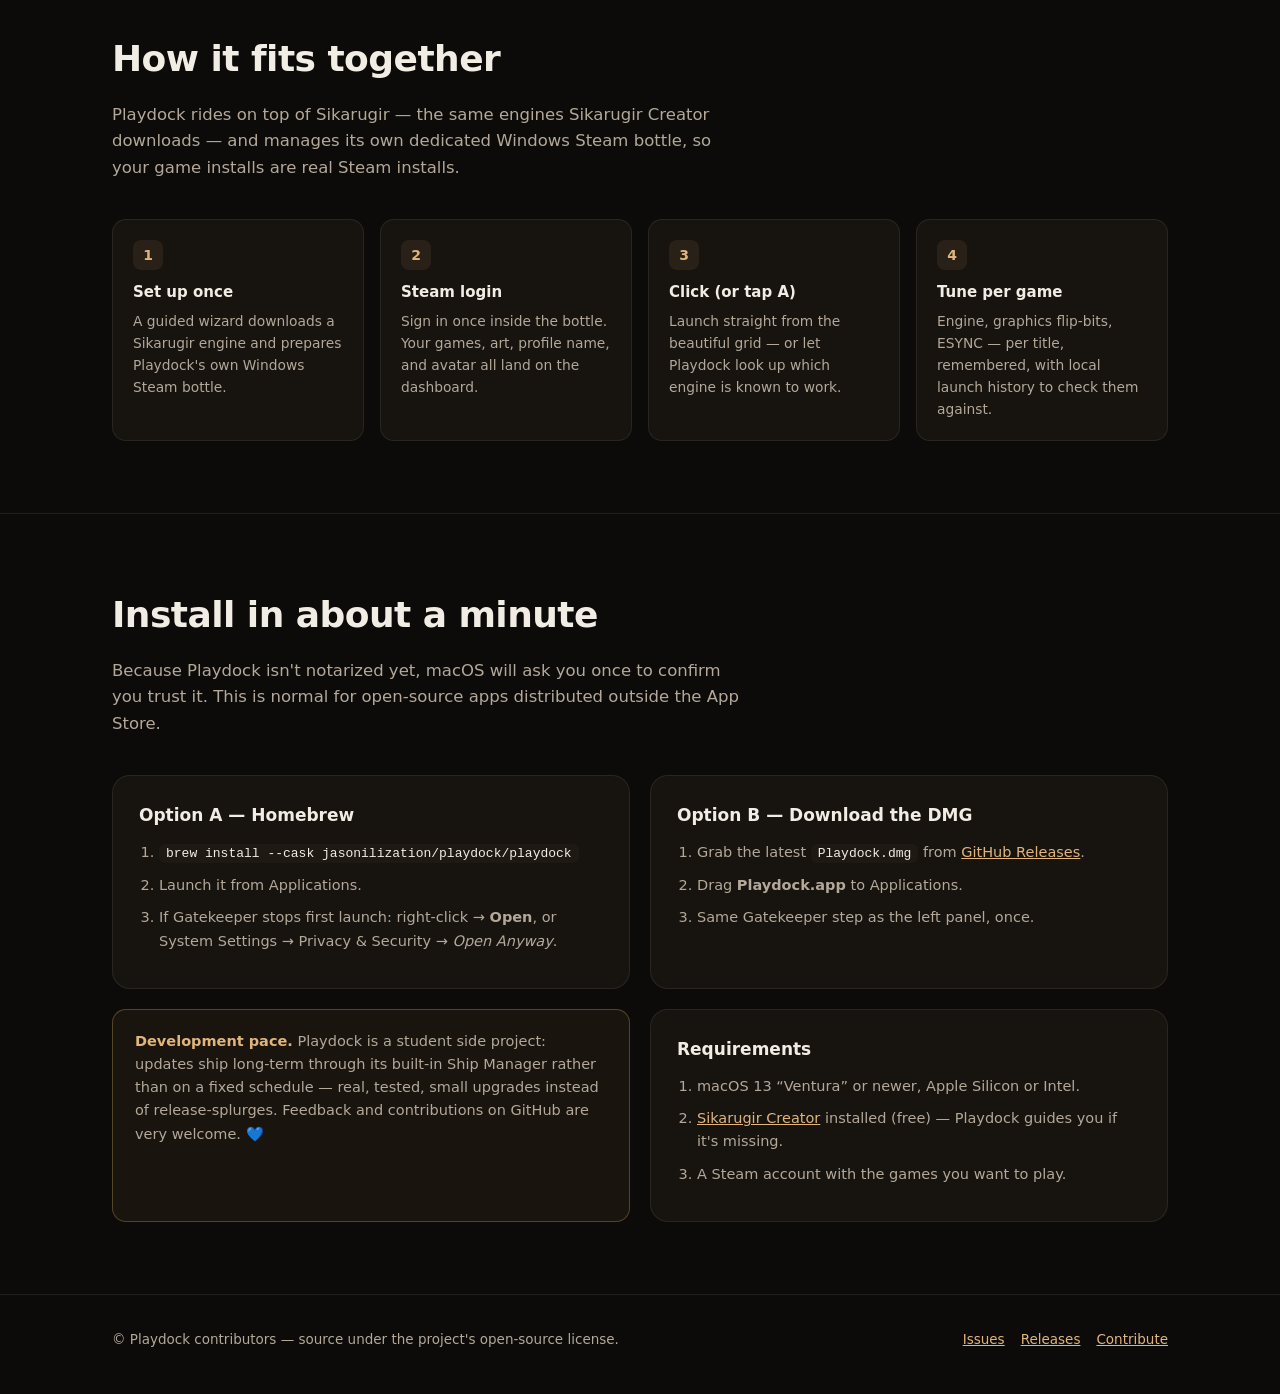
==== commit 4a48c27e: "Install NotProton from Playdock so Mac Steam can download Windows games here. Co-authored-by: Cursor" ====
--- a/docs/index.html
+++ b/docs/index.html
@@ -248,7 +248,7 @@
       <div class="feature"><div class="icon">🔒</div><h3>Local-first &amp; quiet</h3>
         <p>No account, no telemetry. Everything Playdock knows lives on your disk — configs, caches, play sessions, the lot.</p></div>
       <div class="feature"><div class="icon">🎮</div><h3>Steam Play</h3>
-        <p>Pick Playdock Wine, Steam Play, or Native macOS per game. Steam Play starts the game from the Steam app.</p></div>
+        <p>Pick Playdock Wine, Steam Play, or Native macOS per game. Steam Play installs NotProton so Mac Steam can download and run Windows games on this Mac.</p></div>
     </div>
   </div>
 </section>
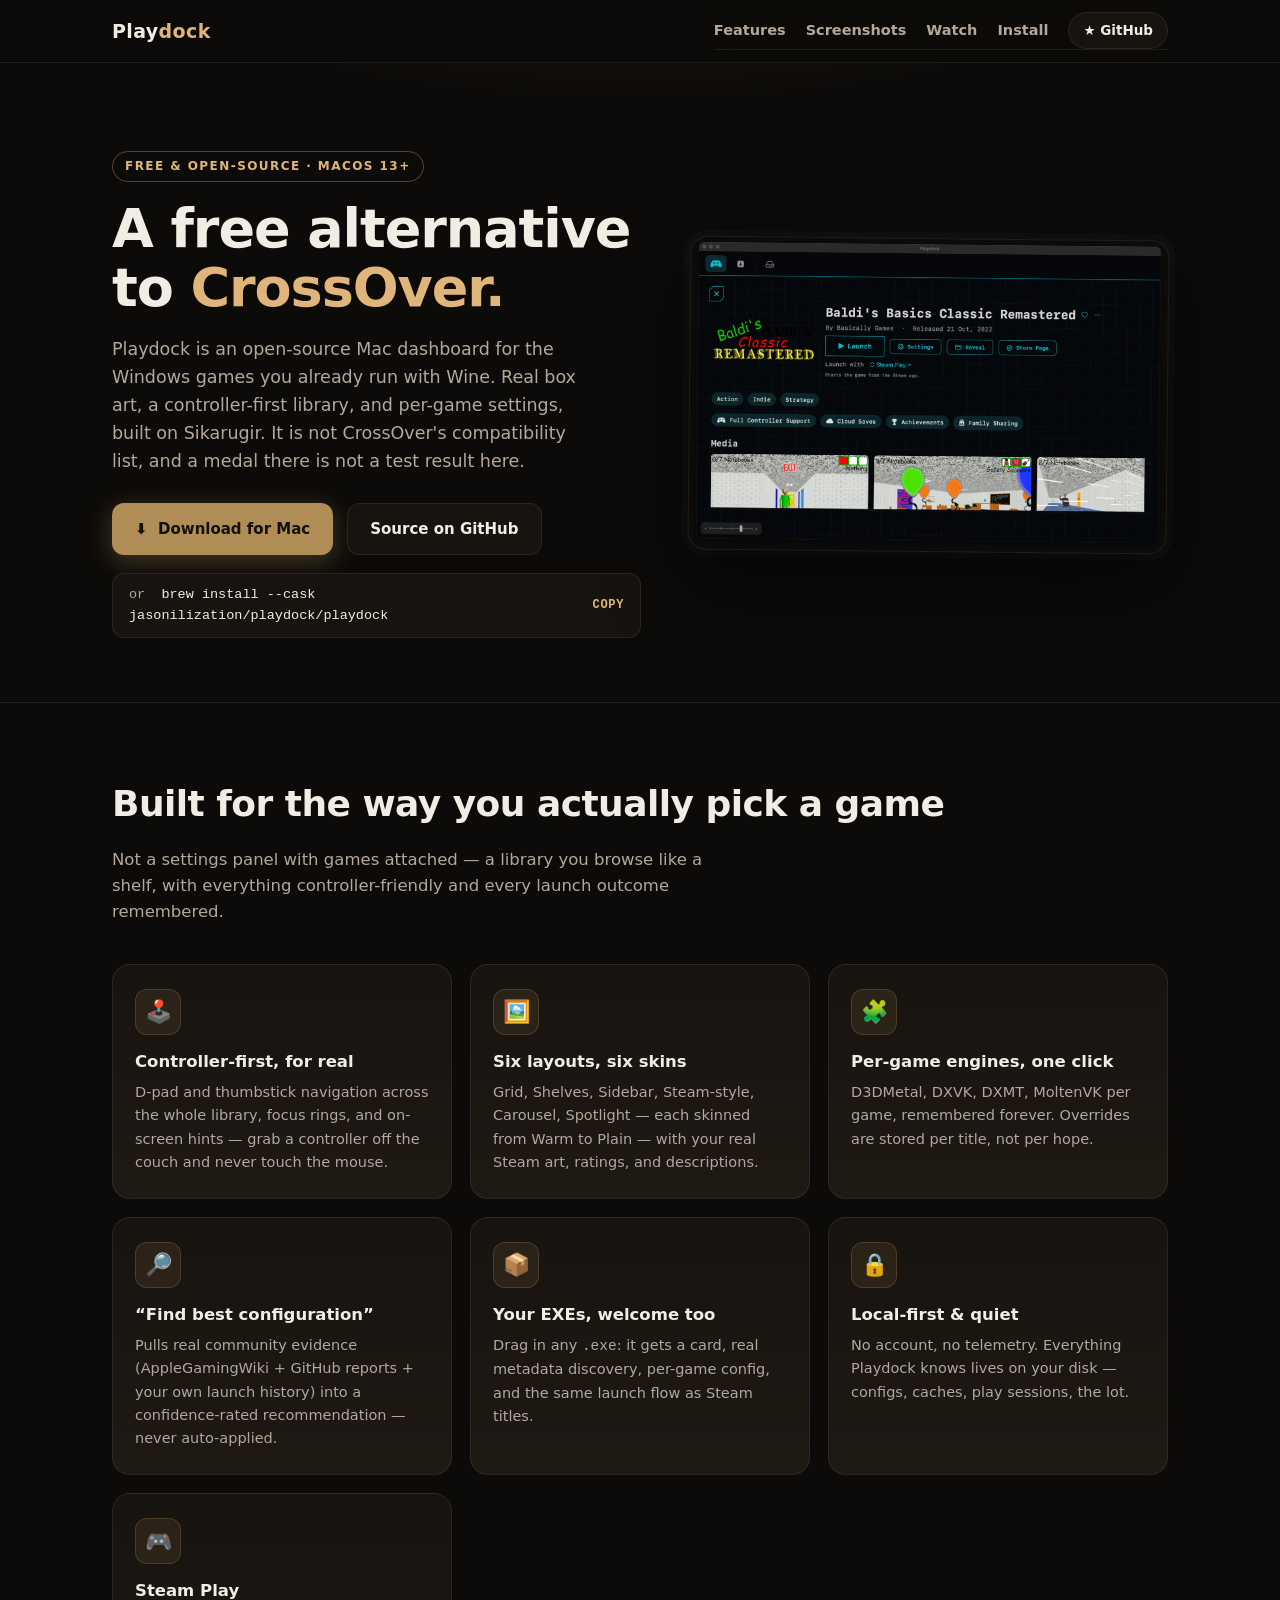
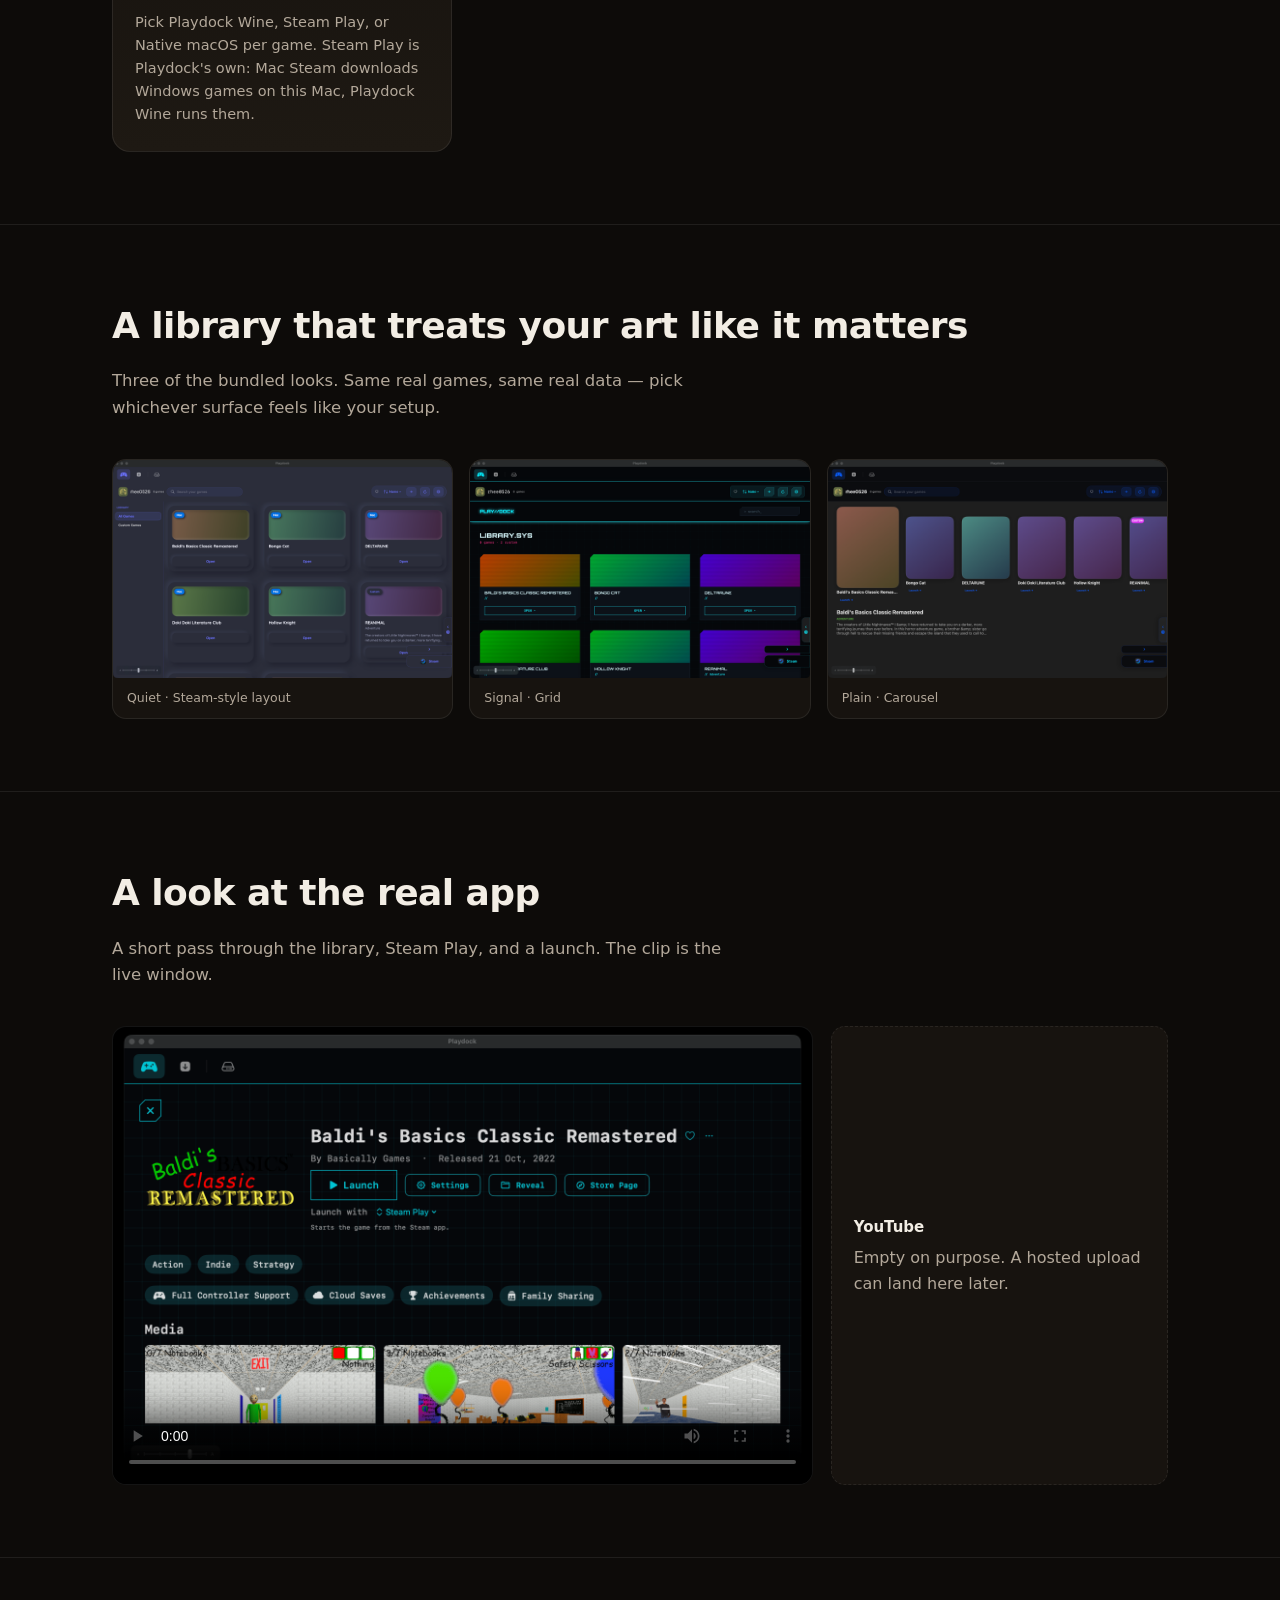
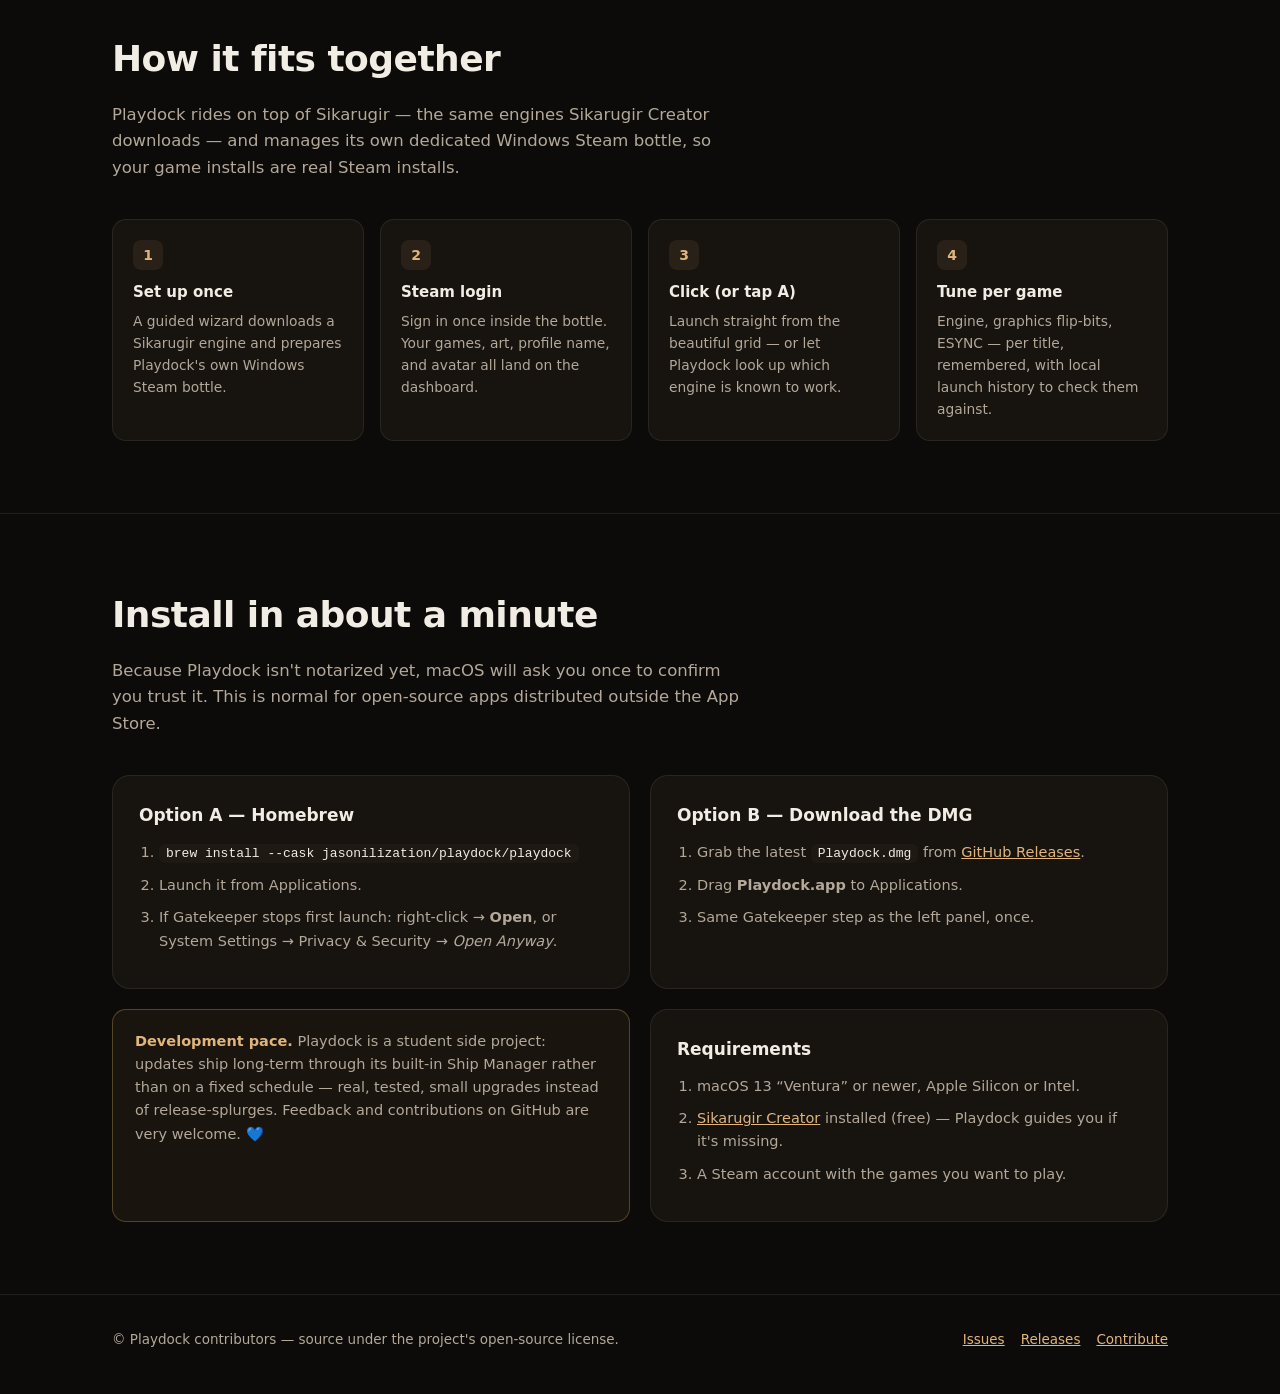
==== commit b9cbfe29: "Ship Playdock's own Steam Play so Mac Steam downloads Windows games here. Co-authored-by: Cursor <cu" ====
--- a/docs/index.html
+++ b/docs/index.html
@@ -248,7 +248,7 @@
       <div class="feature"><div class="icon">🔒</div><h3>Local-first &amp; quiet</h3>
         <p>No account, no telemetry. Everything Playdock knows lives on your disk — configs, caches, play sessions, the lot.</p></div>
       <div class="feature"><div class="icon">🎮</div><h3>Steam Play</h3>
-        <p>Pick Playdock Wine, Steam Play, or Native macOS per game. Steam Play installs NotProton so Mac Steam can download and run Windows games on this Mac.</p></div>
+        <p>Pick Playdock Wine, Steam Play, or Native macOS per game. Steam Play is Playdock's own: Mac Steam downloads Windows games on this Mac, Playdock Wine runs them.</p></div>
     </div>
   </div>
 </section>
